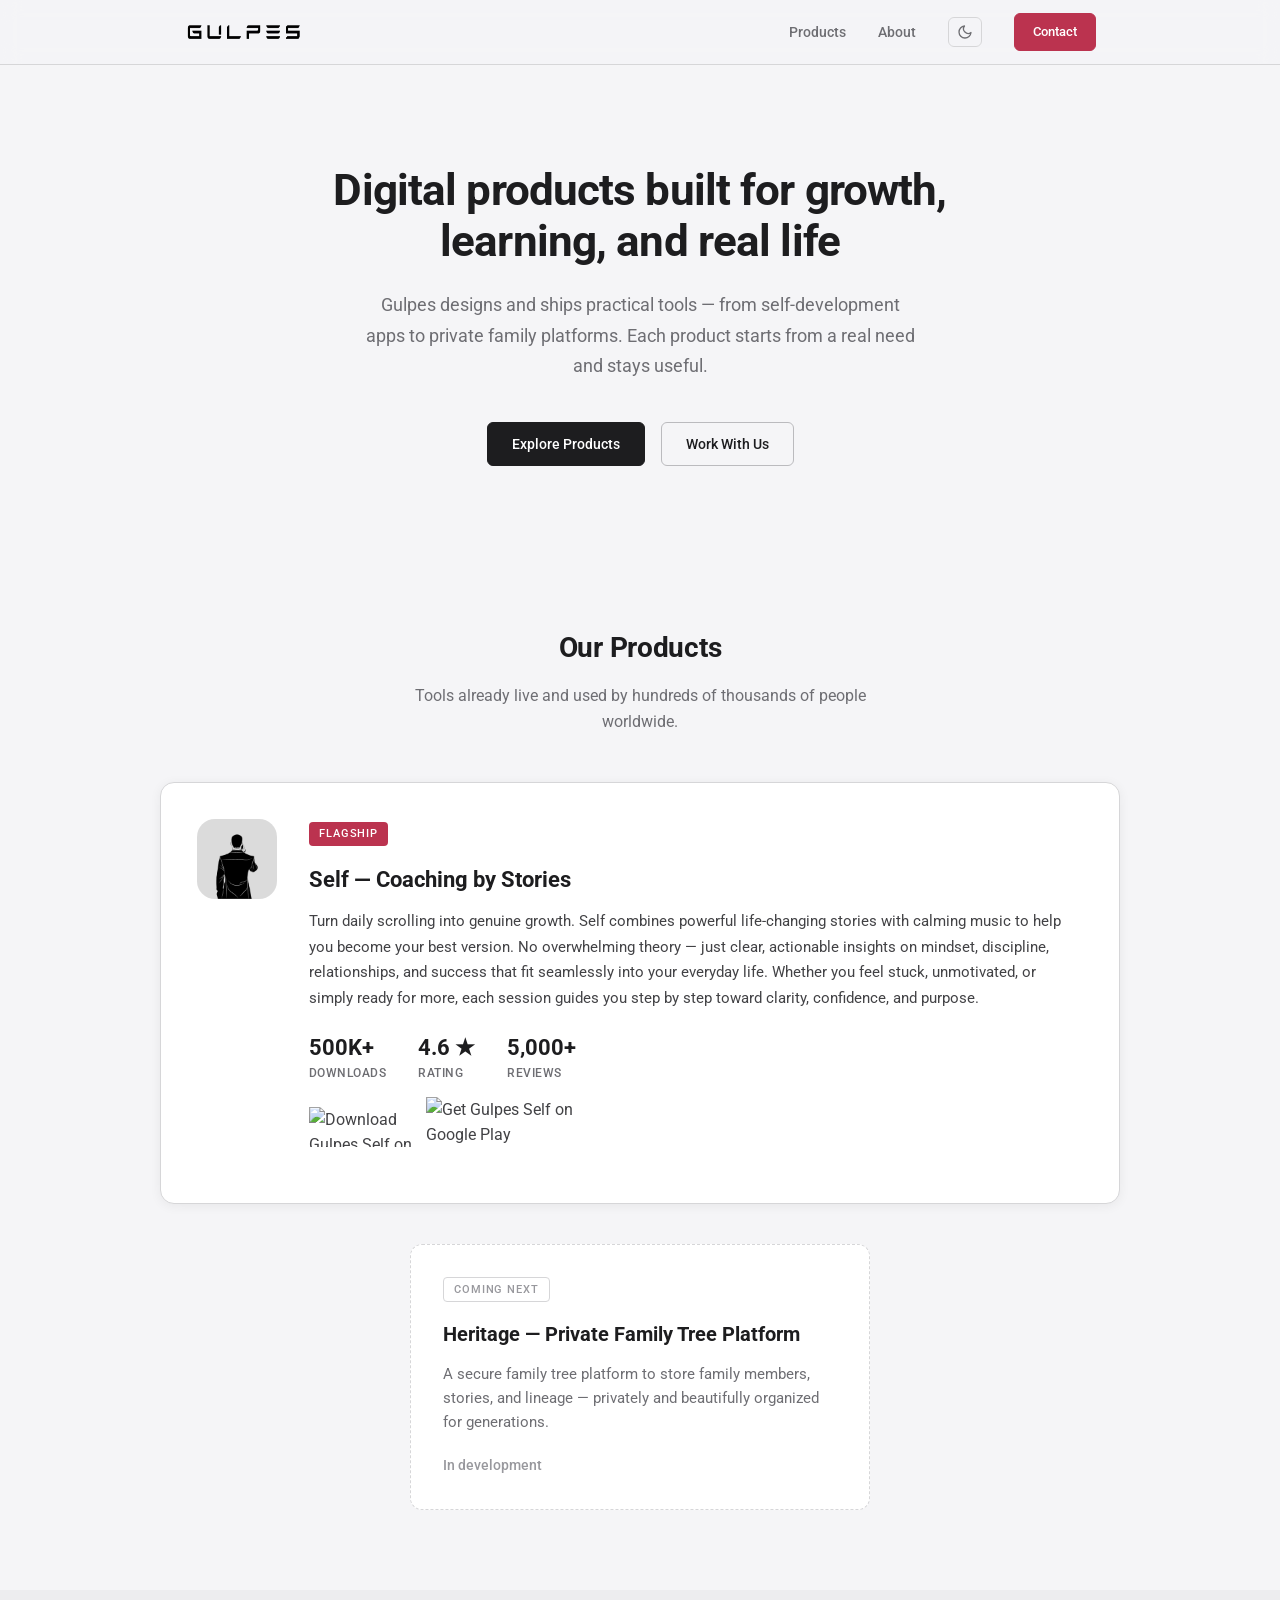
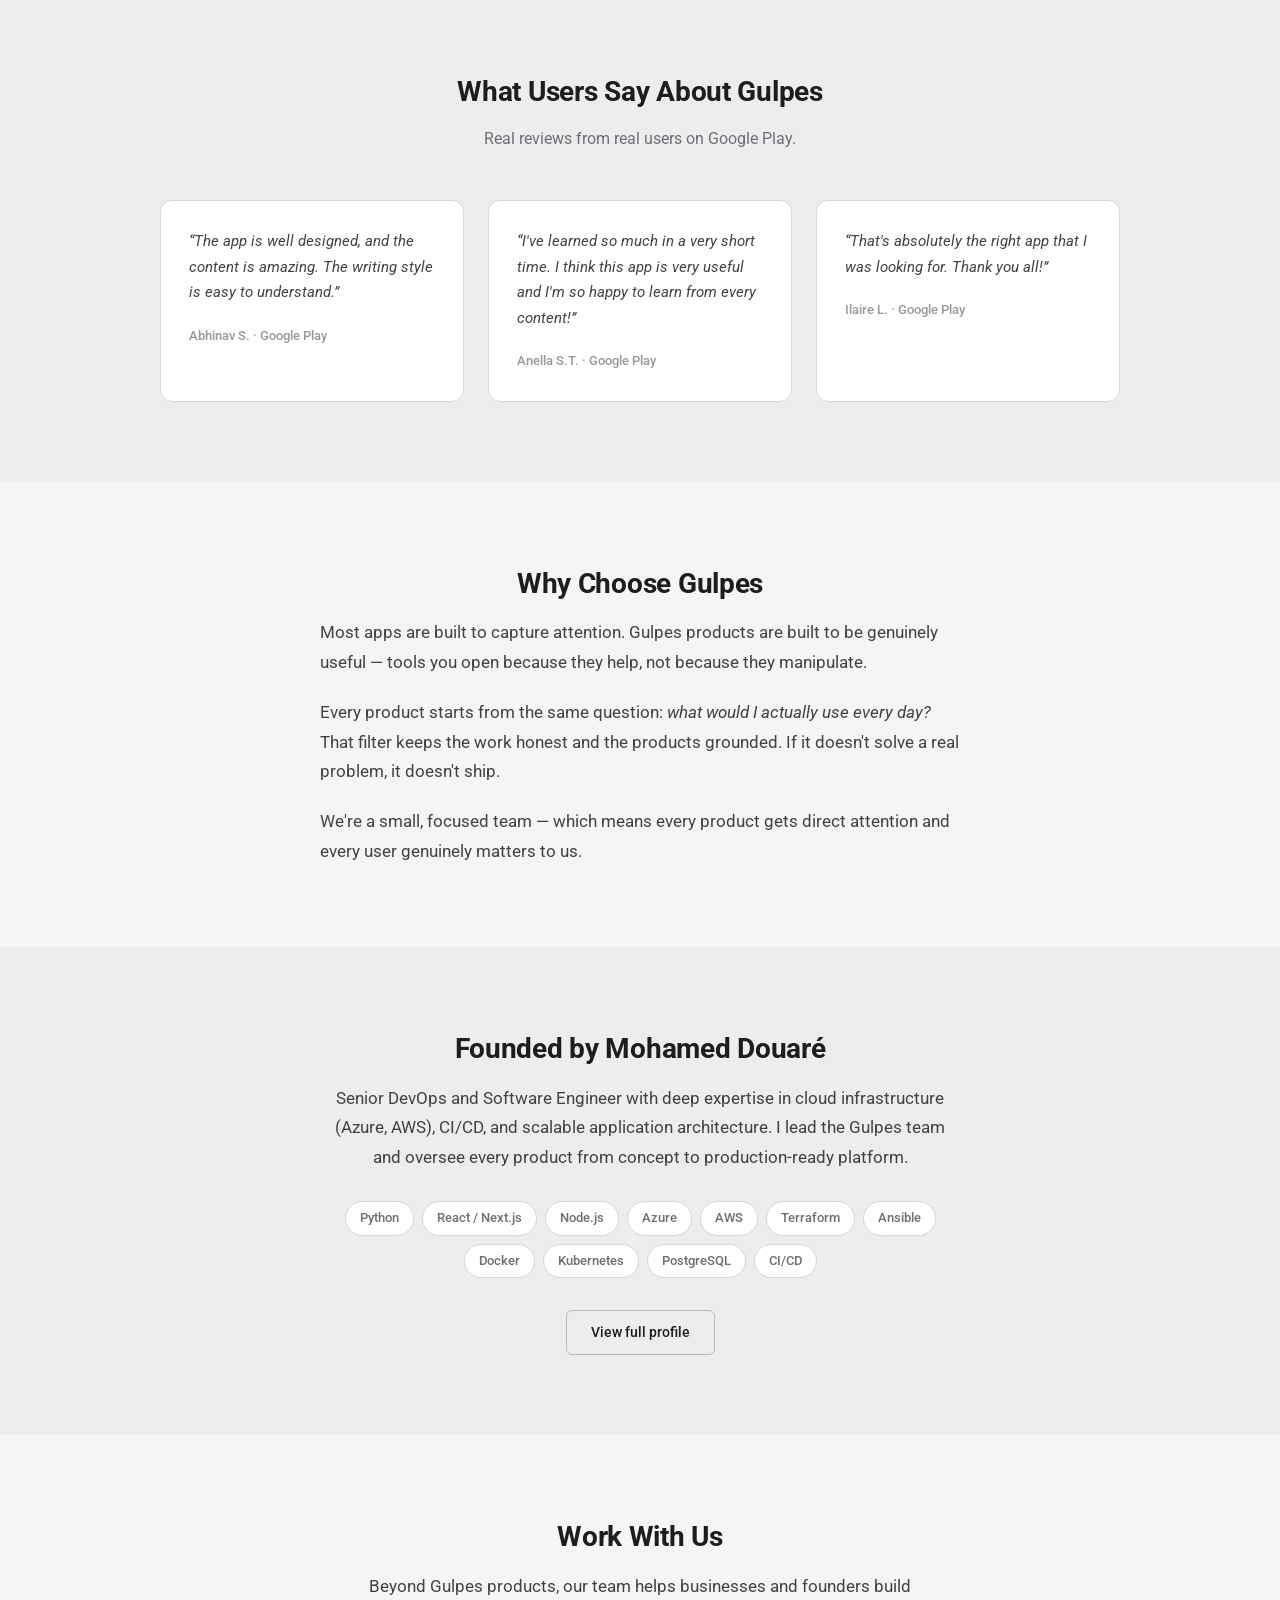
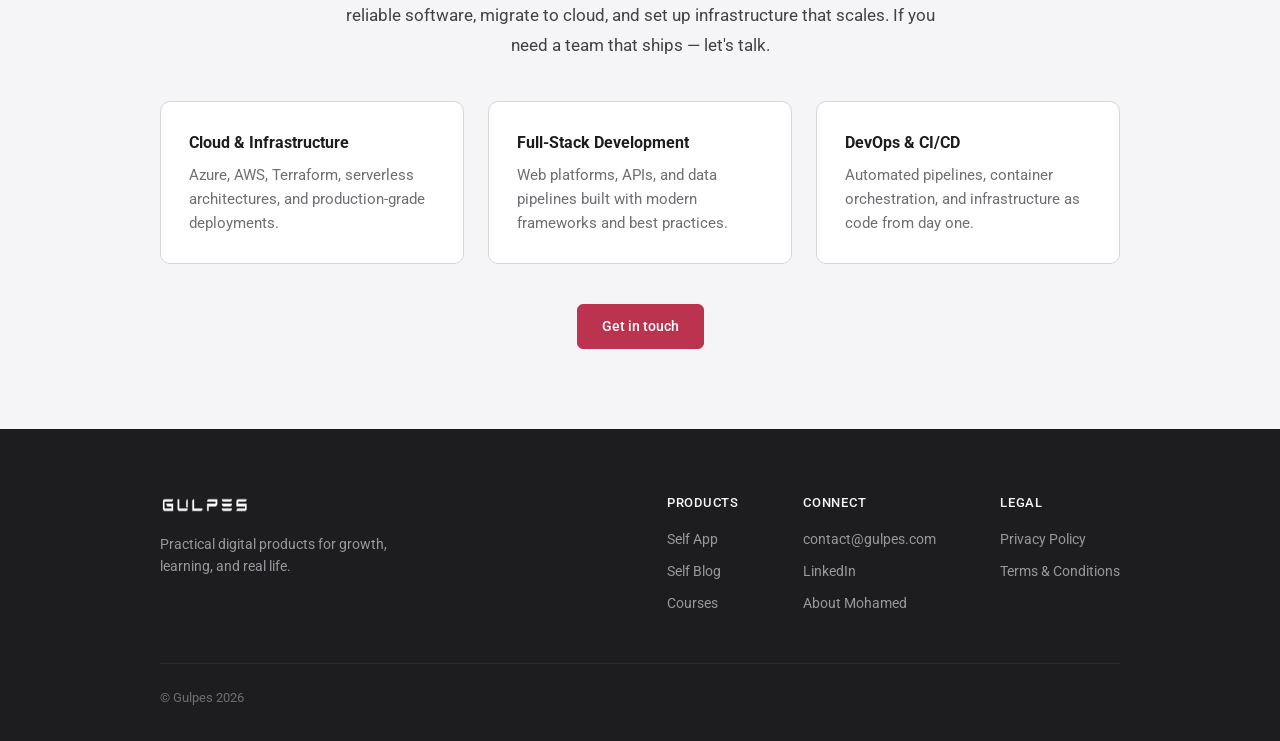
==== index.html @ ccfb6387 "fix: more transparent to the header" ====
<!DOCTYPE html>
<html lang="en">
<head>
  <meta charset="utf-8">
  <meta name="viewport" content="width=device-width, initial-scale=1.0">
  <title>Gulpes — Self-Development Apps &amp; Digital Products for growth</title>
  <meta name="description" content="Gulpes builds digital products for growth, learning, and real life. Our flagship Self app has 500K+ downloads and a 4.6★ rating. Explore our products or work with our team.">
  <meta name="keywords" content="growth app, self development, motivation app, coaching app, Gulpes, digital products, self improvement, mindset, productivity">
  <link rel="canonical" href="https://gulpes.com/">
  <link href="img/icon.webp" rel="icon" type="image/webp">

  <meta property="og:type" content="website">
  <meta property="og:url" content="https://gulpes.com/">
  <meta property="og:title" content="Gulpes — Self-Development Apps & Digital Products">
  <meta property="og:description" content="Practical digital products for growth, learning, and real life. 500K+ downloads. Explore our tools or work with our team.">
  <meta property="og:image" content="https://gulpes.com/img/og-image.webp">
  <meta property="og:site_name" content="Gulpes">
  <meta property="og:locale" content="en_US">

  <meta name="twitter:card" content="summary_large_image">
  <meta name="twitter:title" content="Gulpes — Self-Development Apps & Digital Products">
  <meta name="twitter:description" content="Practical digital products for growth, learning, and real life. 500K+ downloads.">
  <meta name="twitter:image" content="https://gulpes.com/img/og-image.webp">

  <link rel="preconnect" href="https://fonts.googleapis.com">
  <link rel="preconnect" href="https://fonts.gstatic.com" crossorigin>
  <link href="css/main.css" rel="stylesheet" type="text/css" media="all">
  <link rel="stylesheet" href="https://fonts.googleapis.com/css2?family=Roboto:wght@300;400;500;700&display=swap" media="all">

  <script type="application/ld+json">
  {
    "@context": "https://schema.org",
    "@graph": [
      {
        "@type": "Organization",
        "name": "Gulpes",
        "url": "https://gulpes.com",
        "logo": "https://gulpes.com/img/logo.webp",
        "description": "Gulpes builds practical digital products for growth, learning, and real life.",
        "founder": {
          "@type": "Person",
          "name": "Mohamed Douaré",
          "url": "https://med.gulpes.com",
          "jobTitle": "Senior DevOps and Software Engineer"
        },
        "contactPoint": {
          "@type": "ContactPoint",
          "email": "contact@gulpes.com",
          "contactType": "customer support"
        },
        "sameAs": [
          "https://www.linkedin.com/in/mohamed-douar%C3%A9-6757b6104/",
          "https://play.google.com/store/apps/details?id=com.gulpe.devperso",
          "https://apps.apple.com/ca/app/gulpes-coaching-and-motivation/id1518831866"
        ]
      },
      {
        "@type": "SoftwareApplication",
        "name": "Gulpes Self — Coaching by Stories",
        "operatingSystem": "Android, iOS",
        "applicationCategory": "LifestyleApplication",
        "url": "https://gulpes.com",
        "downloadUrl": "https://onelink.to/b9ceec",
        "image": "https://gulpes.com/img/self-logo.webp",
        "description": "Self-development app combining life-changing stories with calming music. Actionable insights on mindset, discipline, relationships, and success.",
        "aggregateRating": {
          "@type": "AggregateRating",
          "ratingValue": "4.6",
          "ratingCount": "5000",
          "bestRating": "5"
        },
        "offers": {
          "@type": "Offer",
          "price": "0",
          "priceCurrency": "USD"
        }
      },
      {
        "@type": "WebSite",
        "name": "Gulpes",
        "url": "https://gulpes.com"
      }
    ]
  }
  </script>

  <script>
    (function(){var t=localStorage.getItem('theme');if(t)document.documentElement.setAttribute('data-theme',t)})();
  </script>
</head>
<body>

  <header>
    <nav aria-label="Main navigation">
      <a href="#" class="logo">
        <img src="img/logo.webp" width="120" height="32" alt="Gulpes — Home">
      </a>
      <div class="nav-links">
        <a href="#products">Products</a>
        <a href="#about">About</a>
        <button class="theme-toggle" aria-label="Toggle theme">
          <svg class="icon-sun" xmlns="http://www.w3.org/2000/svg" width="16" height="16" viewBox="0 0 24 24" fill="none" stroke="currentColor" stroke-width="2" stroke-linecap="round" stroke-linejoin="round"><circle cx="12" cy="12" r="5"/><line x1="12" y1="1" x2="12" y2="3"/><line x1="12" y1="21" x2="12" y2="23"/><line x1="4.22" y1="4.22" x2="5.64" y2="5.64"/><line x1="18.36" y1="18.36" x2="19.78" y2="19.78"/><line x1="1" y1="12" x2="3" y2="12"/><line x1="21" y1="12" x2="23" y2="12"/><line x1="4.22" y1="19.78" x2="5.64" y2="18.36"/><line x1="18.36" y1="5.64" x2="19.78" y2="4.22"/></svg>
          <svg class="icon-moon" xmlns="http://www.w3.org/2000/svg" width="16" height="16" viewBox="0 0 24 24" fill="none" stroke="currentColor" stroke-width="2" stroke-linecap="round" stroke-linejoin="round"><path d="M21 12.79A9 9 0 1 1 11.21 3 7 7 0 0 0 21 12.79z"/></svg>
        </button>
        <a href="mailto:contact@gulpes.com" class="btn btn-sm">Contact</a>
      </div>
    </nav>
  </header>

  <main>

    <section class="hero">
      <h1>Digital products built for growth, learning, and real life</h1>
      <p class="hero-sub">Gulpes designs and ships practical tools &mdash; from self-development apps to private family platforms. Each product starts from a real need and stays useful.</p>
      <div class="hero-ctas">
        <a href="#products" class="btn btn-primary-alt">Explore Products</a>
        <a href="#services" class="btn btn-secondary">Work With Us</a>
      </div>
    </section>

    <section id="products" class="section">
      <h2 class="section-title">Our Products</h2>
      <p class="section-sub">Tools already live and used by hundreds of thousands of people worldwide.</p>

      <div class="featured-product">
        <div class="featured-product-icon">
          <img src="img/self-logo.webp" alt="Gulpes Self — coaching and motivation app icon" width="80" height="80">
        </div>
        <div class="featured-product-body">
          <div class="product-label">Flagship</div>
          <h3>Self &mdash; Coaching by Stories</h3>
          <p>Turn daily scrolling into genuine growth. Self combines powerful life-changing stories with calming music to help you become your best version. No overwhelming theory &mdash; just clear, actionable insights on mindset, discipline, relationships, and success that fit seamlessly into your everyday life. Whether you feel stuck, unmotivated, or simply ready for more, each session guides you step by step toward clarity, confidence, and purpose.</p>
          <div class="product-stats">
            <div class="stat">
              <span class="stat-value">500K+</span>
              <span class="stat-label">Downloads</span>
            </div>
            <div class="stat">
              <span class="stat-value">4.6 &#9733;</span>
              <span class="stat-label">Rating</span>
            </div>
            <div class="stat">
              <span class="stat-value">5,000+</span>
              <span class="stat-label">Reviews</span>
            </div>
          </div>
          <div class="featured-product-ctas">
            <a href="https://apps.apple.com/ca/app/gulpes-coaching-and-motivation/id1518831866" class="store-badge" target="_blank" rel="noopener" aria-label="Download Gulpes Self on the App Store">
              <img src="https://tools.applemediaservices.com/api/badges/download-on-the-app-store/black/en-us?size=250x83" alt="Download Gulpes Self on the App Store" width="125" height="42" loading="lazy">
            </a>
            <a href="https://play.google.com/store/apps/details?id=com.gulpe.devperso" class="store-badge store-badge--gplay" target="_blank" rel="noopener" aria-label="Get Gulpes Self on Google Play">
              <img src="https://play.google.com/intl/en_us/badges/static/images/badges/en_badge_web_generic.png" alt="Get Gulpes Self on Google Play" width="155" height="60" loading="lazy">
            </a>
          </div>
        </div>
      </div>

      <div class="product-grid product-grid--single">
        <div class="product-card product-card--upcoming">
          <div class="product-label product-label--upcoming">Coming next</div>
          <h3>Heritage &mdash; Private Family Tree Platform</h3>
          <p>A secure family tree platform to store family members, stories, and lineage &mdash; privately and beautifully organized for generations.</p>
          <span class="product-link product-link--muted">In development</span>
        </div>
      </div>
    </section>

    <section class="section section--alt">
      <h2 class="section-title">What Users Say About Gulpes</h2>
      <p class="section-sub">Real reviews from real users on Google Play.</p>
      <div class="testimonials">
        <blockquote class="testimonial">
          <p>&ldquo;The app is well designed, and the content is amazing. The writing style is easy to understand.&rdquo;</p>
          <cite>Abhinav S. &middot; Google Play</cite>
        </blockquote>
        <blockquote class="testimonial">
          <p>&ldquo;I've learned so much in a very short time. I think this app is very useful and I'm so happy to learn from every content!&rdquo;</p>
          <cite>Anella S.T. &middot; Google Play</cite>
        </blockquote>
        <blockquote class="testimonial">
          <p>&ldquo;That's absolutely the right app that I was looking for. Thank you all!&rdquo;</p>
          <cite>Ilaire L. &middot; Google Play</cite>
        </blockquote>
      </div>
    </section>

    <section id="about" class="section">
      <h2 class="section-title">Why Choose Gulpes</h2>
      <div class="narrative">
        <p>Most apps are built to capture attention. Gulpes products are built to be genuinely useful &mdash; tools you open because they help, not because they manipulate.</p>
        <p>Every product starts from the same question: <em>what would I actually use every day?</em> That filter keeps the work honest and the products grounded. If it doesn't solve a real problem, it doesn't ship.</p>
        <p>We're a small, focused team &mdash; which means every product gets direct attention and every user genuinely matters to us.</p>
      </div>
    </section>

    <section class="section section--alt">
      <h2 class="section-title">Founded by Mohamed Douar&eacute;</h2>
      <div class="founder">
        <p>Senior DevOps and Software Engineer with deep expertise in cloud infrastructure (Azure, AWS), CI/CD, and scalable application architecture. I lead the Gulpes team and oversee every product from concept to production-ready platform.</p>
        <div class="founder-skills">
          <span>Python</span>
          <span>React / Next.js</span>
          <span>Node.js</span>
          <span>Azure</span>
          <span>AWS</span>
          <span>Terraform</span>
          <span>Ansible</span>
          <span>Docker</span>
          <span>Kubernetes</span>
          <span>PostgreSQL</span>
          <span>CI/CD</span>
        </div>
        <a href="https://med.gulpes.com" class="btn btn-secondary" target="_blank" rel="noopener">View full profile</a>
      </div>
    </section>

    <section id="services" class="section">
      <h2 class="section-title">Work With Us</h2>
      <div class="services">
        <p>Beyond Gulpes products, our team helps businesses and founders build reliable software, migrate to cloud, and set up infrastructure that scales. If you need a team that ships &mdash; let's talk.</p>
        <div class="services-grid">
          <div class="service-item">
            <h3>Cloud &amp; Infrastructure</h3>
            <p>Azure, AWS, Terraform, serverless architectures, and production-grade deployments.</p>
          </div>
          <div class="service-item">
            <h3>Full-Stack Development</h3>
            <p>Web platforms, APIs, and data pipelines built with modern frameworks and best practices.</p>
          </div>
          <div class="service-item">
            <h3>DevOps &amp; CI/CD</h3>
            <p>Automated pipelines, container orchestration, and infrastructure as code from day one.</p>
          </div>
        </div>
        <a href="mailto:contact@gulpes.com" class="btn btn-primary">Get in touch</a>
      </div>
    </section>

  </main>

  <footer>
    <div class="footer-content">
      <div class="footer-brand">
        <img src="img/logo.webp" width="90" height="24" alt="Gulpes">
        <p>Practical digital products for growth, learning, and real life.</p>
      </div>
      <div class="footer-links">
        <div class="footer-col">
          <h4>Products</h4>
          <a href="https://onelink.to/b9ceec" target="_blank" rel="noopener">Self App</a>
          <a href="https://self.gulpes.com/" target="_blank" rel="noopener">Self Blog</a>
          <a href="https://courses.gulpes.com/" target="_blank" rel="noopener">Courses</a>
        </div>
        <div class="footer-col">
          <h4>Connect</h4>
          <a href="mailto:contact@gulpes.com">contact@gulpes.com</a>
          <a href="https://www.linkedin.com/in/mohamed-douar%C3%A9-6757b6104/" target="_blank" rel="noopener">LinkedIn</a>
          <a href="https://med.gulpes.com" target="_blank" rel="noopener">About Mohamed</a>
        </div>
        <div class="footer-col">
          <h4>Legal</h4>
          <a href="privacy.html">Privacy Policy</a>
          <a href="terms.html">Terms &amp; Conditions</a>
        </div>
      </div>
    </div>
    <div class="footer-bottom">
      <p>&copy; Gulpes 2026</p>
    </div>
  </footer>

  <script>
    (function () {
      var toggle = document.querySelector('.theme-toggle');
      function getEffective() {
        var stored = localStorage.getItem('theme');
        if (stored) return stored;
        return window.matchMedia('(prefers-color-scheme: light)').matches ? 'light' : 'dark';
      }
      function apply(theme) {
        document.documentElement.setAttribute('data-theme', theme);
        localStorage.setItem('theme', theme);
      }
      toggle.addEventListener('click', function () {
        apply(getEffective() === 'dark' ? 'light' : 'dark');
      });
    })();
  </script>
</body>
</html>
---- css/main.css ----
/* ------------------------------------------------
   Theme Variables — Dark mode default
   ------------------------------------------------ */

:root {
  --bg: #1e2021;
  --bg-alt: #252728;
  --surface: #2a2c2d;
  --surface-border: #363839;
  --surface-border-hover: #4a4c4d;
  --surface-shadow: rgba(0, 0, 0, 0.25);
  --heading: #f0f0f0;
  --body: #b5b5b5;
  --secondary: #8a8a8a;
  --muted: #606060;
  --accent-bg: #bb334f;
  --accent-text: #ffffff;
  --accent-hover: #a32b44;
  --header-bg: rgba(30, 32, 33, 0.82);
  --header-border: #2a2c2d;
  --nav-link: #999999;
  --nav-link-hover: #f0f0f0;
  --label-upcoming-border: #444646;
  --label-upcoming-text: #777777;
  --skill-bg: #2a2c2d;
  --skill-border: #363839;
  --skill-text: #b5b5b5;
  --secondary-link-border: #444646;
  --secondary-link-hover: #f0f0f0;
  --dashed-border: #3a3c3d;
  --testimonial-quote: #cccccc;
  --cite: #777777;
  --footer-bg: #161718;
  --footer-border: #2a2c2d;
  --footer-text: #888888;
  --footer-heading: #e0e0e0;
  --footer-link-hover: #ffffff;
  --footer-bottom: #555555;
  --btn-alt-bg: #ffffff;
  --btn-alt-text: #000000;
  --btn-alt-hover: #dddddd;
  --logo-filter: brightness(0) invert(1);
}

[data-theme="light"] {
  --bg: #f5f5f7;
  --bg-alt: #ededef;
  --surface: #ffffff;
  --surface-border: #d6d6d8;
  --surface-border-hover: #bbbbbe;
  --surface-shadow: rgba(0, 0, 0, 0.06);
  --heading: #1d1d1f;
  --body: #424245;
  --secondary: #6e6e73;
  --muted: #98989d;
  --accent-bg: #bb334f;
  --accent-text: #ffffff;
  --accent-hover: #a32b44;
  --btn-alt-bg: #1d1d1f;
  --btn-alt-text: #ffffff;
  --btn-alt-hover: #333336;
  --header-bg: rgba(245, 245, 247, 0.82);
  --header-border: #d6d6d8;
  --nav-link: #6e6e73;
  --nav-link-hover: #1d1d1f;
  --label-upcoming-border: #d6d6d8;
  --label-upcoming-text: #98989d;
  --skill-bg: #ffffff;
  --skill-border: #d6d6d8;
  --skill-text: #6e6e73;
  --secondary-link-border: #d6d6d8;
  --secondary-link-hover: #1d1d1f;
  --dashed-border: #d6d6d8;
  --testimonial-quote: #424245;
  --cite: #98989d;
  --footer-bg: #1d1d1f;
  --footer-border: #2c2c2e;
  --footer-text: #98989d;
  --footer-heading: #f5f5f7;
  --footer-link-hover: #ffffff;
  --footer-bottom: #6e6e73;
  --logo-filter: none;
}

@media (prefers-color-scheme: light) {
  :root:not([data-theme="dark"]) {
    --bg: #f5f5f7;
    --bg-alt: #ededef;
    --surface: #ffffff;
    --surface-border: #d6d6d8;
    --surface-border-hover: #bbbbbe;
    --surface-shadow: rgba(0, 0, 0, 0.06);
    --heading: #1d1d1f;
    --body: #424245;
    --secondary: #6e6e73;
    --muted: #98989d;
    --accent-bg: #bb334f;
    --accent-text: #ffffff;
    --accent-hover: #a32b44;
    --btn-alt-bg: #1d1d1f;
    --btn-alt-text: #ffffff;
    --btn-alt-hover: #333336;
    --header-bg: rgba(245, 245, 247, 0.82);
    --header-border: #d6d6d8;
    --nav-link: #6e6e73;
    --nav-link-hover: #1d1d1f;
    --label-upcoming-border: #d6d6d8;
    --label-upcoming-text: #98989d;
    --skill-bg: #ffffff;
    --skill-border: #d6d6d8;
    --skill-text: #6e6e73;
    --secondary-link-border: #d6d6d8;
    --secondary-link-hover: #1d1d1f;
    --dashed-border: #d6d6d8;
    --testimonial-quote: #424245;
    --cite: #98989d;
    --footer-bg: #1d1d1f;
    --footer-border: #2c2c2e;
    --footer-text: #98989d;
    --footer-heading: #f5f5f7;
    --footer-link-hover: #ffffff;
    --footer-bottom: #6e6e73;
    --logo-filter: none;
  }
}

/* ------------------------------------------------
   Base Reset
   ------------------------------------------------ */

*, *::before, *::after {
  margin: 0;
  padding: 0;
  box-sizing: border-box;
}

html {
  scroll-behavior: smooth;
}

body {
  font-family: "Roboto", -apple-system, BlinkMacSystemFont, sans-serif;
  color: var(--body);
  background: var(--bg);
  font-size: 1rem;
  line-height: 1.6;
  -webkit-font-smoothing: antialiased;
  -moz-osx-font-smoothing: grayscale;
  transition: background 0.3s, color 0.3s;
}

img {
  max-width: 100%;
  display: block;
}

a {
  color: inherit;
  text-decoration: none;
}

/* ------------------------------------------------
   Header / Navigation
   ------------------------------------------------ */

header {
  position: sticky;
  top: 0;
  background: var(--header-bg);
  backdrop-filter: blur(10px);
  -webkit-backdrop-filter: blur(10px);
  border-bottom: 1px solid var(--header-border);
  z-index: 100;
}

nav {
  max-width: 960px;
  margin: 0 auto;
  padding: 0 24px;
  height: 64px;
  display: flex;
  align-items: center;
  justify-content: space-between;
}

.logo img {
  height: 28px;
  filter: var(--logo-filter);
  transition: filter 0.3s;
}

.nav-links {
  display: flex;
  align-items: center;
  gap: 32px;
}

.nav-links a:not(.btn) {
  font-size: 0.875rem;
  font-weight: 500;
  color: var(--nav-link);
  transition: color 0.2s;
}

.nav-links a:not(.btn):hover {
  color: var(--nav-link-hover);
}

.theme-toggle {
  background: none;
  border: 1px solid var(--surface-border);
  border-radius: 6px;
  padding: 6px 8px;
  cursor: pointer;
  font-size: 1rem;
  line-height: 1;
  color: var(--secondary);
  transition: border-color 0.2s, color 0.2s;
  display: flex;
  align-items: center;
}

.theme-toggle:hover {
  border-color: var(--surface-border-hover);
  color: var(--heading);
}

.theme-toggle .icon-moon {
  display: none;
}

[data-theme="light"] .theme-toggle .icon-sun {
  display: none;
}

[data-theme="light"] .theme-toggle .icon-moon {
  display: block;
}

@media (prefers-color-scheme: light) {
  :root:not([data-theme="dark"]) .theme-toggle .icon-sun {
    display: none;
  }
  :root:not([data-theme="dark"]) .theme-toggle .icon-moon {
    display: block;
  }
}

/* ------------------------------------------------
   Buttons
   ------------------------------------------------ */

.btn {
  display: inline-block;
  font-size: 0.875rem;
  font-weight: 500;
  padding: 10px 24px;
  border-radius: 6px;
  border: none;
  cursor: pointer;
  transition: all 0.2s ease;
  text-align: center;
}

.btn-sm {
  padding: 8px 18px;
  font-size: 0.8125rem;
  background: var(--accent-bg);
  color: var(--accent-text);
  border: 1px solid var(--accent-bg);
}

.btn-sm:hover {
  background: var(--accent-hover);
}

.btn-primary {
  background: var(--accent-bg);
  color: var(--accent-text);
  border: 1px solid var(--accent-bg);
}

.btn-primary:hover {
  background: var(--accent-hover);
}

.btn-primary-alt {
  background: var(--btn-alt-bg);
  color: var(--btn-alt-text);
  border: 1px solid var(--btn-alt-bg);
}

.btn-primary-alt:hover {
  background: var(--btn-alt-hover);
}

.btn-secondary {
  background: transparent;
  color: var(--heading);
  border: 1px solid var(--surface-border-hover);
}

.btn-secondary:hover {
  border-color: var(--heading);
}

/* ------------------------------------------------
   Hero
   ------------------------------------------------ */

.hero {
  max-width: 960px;
  margin: 0 auto;
  padding: 100px 24px 80px;
  text-align: center;
}

.hero h1 {
  font-size: 2.75rem;
  font-weight: 700;
  line-height: 1.15;
  color: var(--heading);
  max-width: 720px;
  margin: 0 auto 24px;
  letter-spacing: -0.02em;
}

.hero-sub {
  font-size: 1.125rem;
  color: var(--secondary);
  max-width: 560px;
  margin: 0 auto 40px;
  line-height: 1.7;
}

.hero-ctas {
  display: flex;
  gap: 16px;
  justify-content: center;
  flex-wrap: wrap;
}

/* ------------------------------------------------
   Sections
   ------------------------------------------------ */

.section {
  padding: 80px 24px;
}

.section--alt {
  background: var(--bg-alt);
}

.section-title {
  font-size: 1.75rem;
  font-weight: 700;
  color: var(--heading);
  text-align: center;
  margin-bottom: 12px;
  letter-spacing: -0.01em;
}

.section-sub {
  font-size: 1rem;
  color: var(--secondary);
  text-align: center;
  max-width: 480px;
  margin: 0 auto 48px;
}

/* ------------------------------------------------
   Featured Product (Self app)
   ------------------------------------------------ */

.featured-product {
  max-width: 960px;
  margin: 0 auto 40px;
  display: flex;
  gap: 32px;
  align-items: flex-start;
  padding: 36px;
  background: var(--surface);
  border: 1px solid var(--surface-border);
  border-radius: 14px;
  box-shadow: 0 2px 12px var(--surface-shadow);
}

.featured-product-icon img {
  width: 80px;
  height: 80px;
  border-radius: 18px;
  flex-shrink: 0;
}

.featured-product-body {
  flex: 1;
  min-width: 0;
}

.featured-product-body .product-label {
  background: var(--accent-bg);
  color: var(--accent-text);
}

.featured-product-body h3 {
  font-size: 1.375rem;
  font-weight: 700;
  color: var(--heading);
  margin-bottom: 12px;
}

.featured-product-body > p {
  font-size: 0.9375rem;
  color: var(--body);
  line-height: 1.7;
  margin-bottom: 24px;
}

.product-stats {
  display: flex;
  gap: 32px;
  margin-bottom: 24px;
}

.stat {
  display: flex;
  flex-direction: column;
}

.stat-value {
  font-size: 1.375rem;
  font-weight: 700;
  color: var(--heading);
  line-height: 1.2;
}

.stat-label {
  font-size: 0.75rem;
  font-weight: 500;
  color: var(--secondary);
  text-transform: uppercase;
  letter-spacing: 0.04em;
  margin-top: 2px;
}

.featured-product-ctas {
  display: flex;
  align-items: center;
  gap: 8px;
  flex-wrap: wrap;
  margin-bottom: 20px;
}

.store-badge {
  display: inline-flex;
  align-items: center;
  height: 40px;
  transition: opacity 0.2s;
}

.store-badge:hover {
  opacity: 0.8;
}

.store-badge img {
  height: 40px;
  width: auto;
}

.store-badge--gplay {
  height: 40px;
  margin: -10px;
}

.store-badge--gplay img {
  height: 60px;
}

.featured-product-secondary {
  font-size: 0.875rem;
  font-weight: 500;
  color: var(--heading);
  border-bottom: 1px solid var(--secondary-link-border);
  transition: border-color 0.2s;
}

.featured-product-secondary:hover {
  border-color: var(--secondary-link-hover);
}

/* ------------------------------------------------
   Product Cards
   ------------------------------------------------ */

.product-grid {
  max-width: 960px;
  margin: 0 auto;
  display: grid;
  grid-template-columns: repeat(auto-fit, minmax(280px, 1fr));
  gap: 24px;
}

.product-grid--single {
  max-width: 460px;
  margin-left: auto;
  margin-right: auto;
}

.product-card {
  display: flex;
  flex-direction: column;
  padding: 32px;
  background: var(--surface);
  border: 1px solid var(--surface-border);
  border-radius: 12px;
  transition: border-color 0.2s, box-shadow 0.2s;
}

a.product-card:hover {
  border-color: var(--surface-border-hover);
  box-shadow: 0 4px 20px var(--surface-shadow);
}

.product-card--upcoming {
  border-style: dashed;
  border-color: var(--dashed-border);
}

.product-label {
  display: inline-block;
  font-size: 0.6875rem;
  font-weight: 500;
  text-transform: uppercase;
  letter-spacing: 0.08em;
  color: var(--accent-text);
  background: var(--accent-bg);
  padding: 3px 10px;
  border-radius: 4px;
  margin-bottom: 16px;
  width: fit-content;
}

.product-label--upcoming {
  background: transparent;
  color: var(--label-upcoming-text);
  border: 1px solid var(--label-upcoming-border);
}

.product-card h3 {
  font-size: 1.25rem;
  font-weight: 700;
  color: var(--heading);
  margin-bottom: 12px;
}

.product-card p {
  font-size: 0.9375rem;
  color: var(--secondary);
  line-height: 1.6;
  flex: 1;
}

.product-link {
  font-size: 0.875rem;
  font-weight: 500;
  color: var(--heading);
  margin-top: 20px;
}

.product-link--muted {
  color: var(--muted);
}

/* ------------------------------------------------
   Testimonials
   ------------------------------------------------ */

.testimonials {
  max-width: 960px;
  margin: 0 auto;
  display: grid;
  grid-template-columns: repeat(auto-fit, minmax(260px, 1fr));
  gap: 24px;
}

.testimonial {
  padding: 28px;
  background: var(--surface);
  border: 1px solid var(--surface-border);
  border-radius: 12px;
}

.testimonial p {
  font-size: 0.9375rem;
  line-height: 1.7;
  color: var(--testimonial-quote);
  margin-bottom: 16px;
  font-style: italic;
}

.testimonial cite {
  font-size: 0.8125rem;
  font-style: normal;
  font-weight: 500;
  color: var(--cite);
}

/* ------------------------------------------------
   Narrative / Why Gulpes
   ------------------------------------------------ */

.narrative {
  max-width: 640px;
  margin: 0 auto;
}

.narrative p {
  font-size: 1.0625rem;
  line-height: 1.75;
  color: var(--body);
  margin-bottom: 20px;
}

.narrative p:last-child {
  margin-bottom: 0;
}

/* ------------------------------------------------
   Founder
   ------------------------------------------------ */

.founder {
  max-width: 640px;
  margin: 0 auto;
  text-align: center;
}

.founder-photo {
  width: 120px;
  height: 120px;
  border-radius: 50%;
  object-fit: cover;
  margin: 0 auto 28px;
  filter: none;
}

.founder > p {
  font-size: 1.0625rem;
  line-height: 1.75;
  color: var(--body);
  margin-bottom: 28px;
}

.founder-skills {
  display: flex;
  flex-wrap: wrap;
  gap: 8px;
  justify-content: center;
  margin-bottom: 32px;
}

.founder-skills span {
  font-size: 0.8125rem;
  font-weight: 500;
  color: var(--skill-text);
  background: var(--skill-bg);
  padding: 6px 14px;
  border-radius: 20px;
  border: 1px solid var(--skill-border);
}

/* ------------------------------------------------
   Services
   ------------------------------------------------ */

.services {
  max-width: 960px;
  margin: 0 auto;
  text-align: center;
}

.services > p {
  font-size: 1.0625rem;
  line-height: 1.75;
  color: var(--body);
  max-width: 600px;
  margin: 0 auto 40px;
}

.services-grid {
  display: grid;
  grid-template-columns: repeat(auto-fit, minmax(240px, 1fr));
  gap: 24px;
  margin-bottom: 40px;
  text-align: left;
}

.service-item {
  padding: 28px;
  background: var(--surface);
  border: 1px solid var(--surface-border);
  border-radius: 10px;
}

.service-item h3 {
  font-size: 1rem;
  font-weight: 700;
  color: var(--heading);
  margin-bottom: 8px;
}

.service-item p {
  font-size: 0.9375rem;
  color: var(--secondary);
  line-height: 1.6;
}

/* ------------------------------------------------
   Footer
   ------------------------------------------------ */

footer {
  background: var(--footer-bg);
  color: var(--footer-text);
  padding: 64px 24px 32px;
}

.footer-content {
  max-width: 960px;
  margin: 0 auto;
  display: flex;
  justify-content: space-between;
  gap: 48px;
  flex-wrap: wrap;
}

.footer-brand {
  max-width: 280px;
}

.footer-brand img {
  height: 24px;
  margin-bottom: 16px;
  filter: brightness(0) invert(1);
}

.footer-brand p {
  font-size: 0.875rem;
  line-height: 1.6;
  color: var(--footer-text);
}

.footer-links {
  display: flex;
  gap: 64px;
  flex-wrap: wrap;
}

.footer-col {
  display: flex;
  flex-direction: column;
  gap: 10px;
}

.footer-col h4 {
  font-size: 0.8125rem;
  font-weight: 500;
  color: var(--footer-heading);
  text-transform: uppercase;
  letter-spacing: 0.06em;
  margin-bottom: 4px;
}

.footer-col a {
  font-size: 0.875rem;
  color: var(--footer-text);
  transition: color 0.2s;
}

.footer-col a:hover {
  color: var(--footer-link-hover);
}

.footer-bottom {
  max-width: 960px;
  margin: 48px auto 0;
  padding-top: 24px;
  border-top: 1px solid var(--footer-border);
  font-size: 0.8125rem;
  color: var(--footer-bottom);
}

/* ------------------------------------------------
   Profile page (med.html)
   ------------------------------------------------ */

.profile-content {
  max-width: 640px;
  margin: 0 auto;
  padding: 72px 24px 80px;
}

.profile-content h1 {
  font-size: 2rem;
  font-weight: 700;
  color: var(--heading);
  margin-bottom: 8px;
  letter-spacing: -0.02em;
}

.profile-content .profile-role {
  font-size: 1.0625rem;
  color: var(--secondary);
  margin-bottom: 32px;
}

.profile-content .profile-bio {
  font-size: 1.0625rem;
  line-height: 1.75;
  color: var(--body);
  margin-bottom: 40px;
}

.profile-stack {
  display: grid;
  grid-template-columns: 1fr 1fr;
  gap: 20px;
  margin-bottom: 48px;
}

.profile-stack-item h3 {
  font-size: 0.8125rem;
  font-weight: 500;
  text-transform: uppercase;
  letter-spacing: 0.06em;
  color: var(--heading);
  margin-bottom: 8px;
}

.profile-stack-item p {
  font-size: 0.9375rem;
  color: var(--body);
  line-height: 1.6;
}

.profile-ctas {
  display: flex;
  gap: 12px;
  flex-wrap: wrap;
}

/* ------------------------------------------------
   Legal Pages (Privacy, Terms)
   ------------------------------------------------ */

.legal-content {
  max-width: 720px;
  margin: 0 auto;
  padding: 72px 24px 80px;
}

.legal-content .back-link {
  display: inline-flex;
  align-items: center;
  gap: 6px;
  font-size: 0.875rem;
  font-weight: 500;
  color: var(--secondary);
  margin-bottom: 32px;
  transition: color 0.2s;
}

.legal-content .back-link:hover {
  color: var(--heading);
}

.legal-content h1 {
  font-size: 2rem;
  font-weight: 700;
  color: var(--heading);
  margin-bottom: 8px;
  letter-spacing: -0.02em;
}

.legal-content .legal-date {
  font-size: 0.875rem;
  color: var(--muted);
  margin-bottom: 40px;
}

.legal-content h2 {
  font-size: 1.375rem;
  font-weight: 700;
  color: var(--heading);
  margin-top: 40px;
  margin-bottom: 16px;
}

.legal-content h3 {
  font-size: 1.125rem;
  font-weight: 600;
  color: var(--heading);
  margin-top: 28px;
  margin-bottom: 12px;
}

.legal-content p {
  font-size: 0.9375rem;
  line-height: 1.75;
  color: var(--body);
  margin-bottom: 16px;
}

.legal-content ul {
  margin: 0 0 16px 24px;
  padding: 0;
}

.legal-content li {
  font-size: 0.9375rem;
  line-height: 1.75;
  color: var(--body);
  margin-bottom: 8px;
}

.legal-content a {
  color: var(--accent-bg);
  text-decoration: underline;
  text-underline-offset: 2px;
}

.legal-content a:hover {
  text-decoration: none;
}

.legal-content strong {
  color: var(--heading);
  font-weight: 600;
}

/* ------------------------------------------------
   Responsive
   ------------------------------------------------ */

@media (max-width: 768px) {
  .hero {
    padding: 64px 24px 56px;
  }

  .hero h1 {
    font-size: 2rem;
  }

  .hero-sub {
    font-size: 1rem;
  }

  .section {
    padding: 56px 24px;
  }

  .section-title {
    font-size: 1.5rem;
  }

  .featured-product {
    flex-direction: column;
    align-items: center;
    text-align: center;
    padding: 28px;
  }

  .featured-product-ctas {
    justify-content: center;
  }

  .product-stats {
    justify-content: center;
  }

  .footer-content {
    flex-direction: column;
    gap: 40px;
  }

  .footer-links {
    gap: 40px;
  }

  .nav-links {
    gap: 20px;
  }

  .profile-stack {
    grid-template-columns: 1fr;
  }
}

@media (max-width: 480px) {
  .hero h1 {
    font-size: 1.625rem;
  }

  .nav-links a:not(.btn):not(.theme-toggle) {
    display: none;
  }

  .product-grid {
    grid-template-columns: 1fr;
  }

  .services-grid {
    grid-template-columns: 1fr;
  }

  .testimonials {
    grid-template-columns: 1fr;
  }

  .product-stats {
    gap: 20px;
  }

  .footer-links {
    flex-direction: column;
    gap: 32px;
  }

  .profile-content {
    padding: 48px 20px 56px;
  }

  .profile-content h1 {
    font-size: 1.625rem;
  }
}
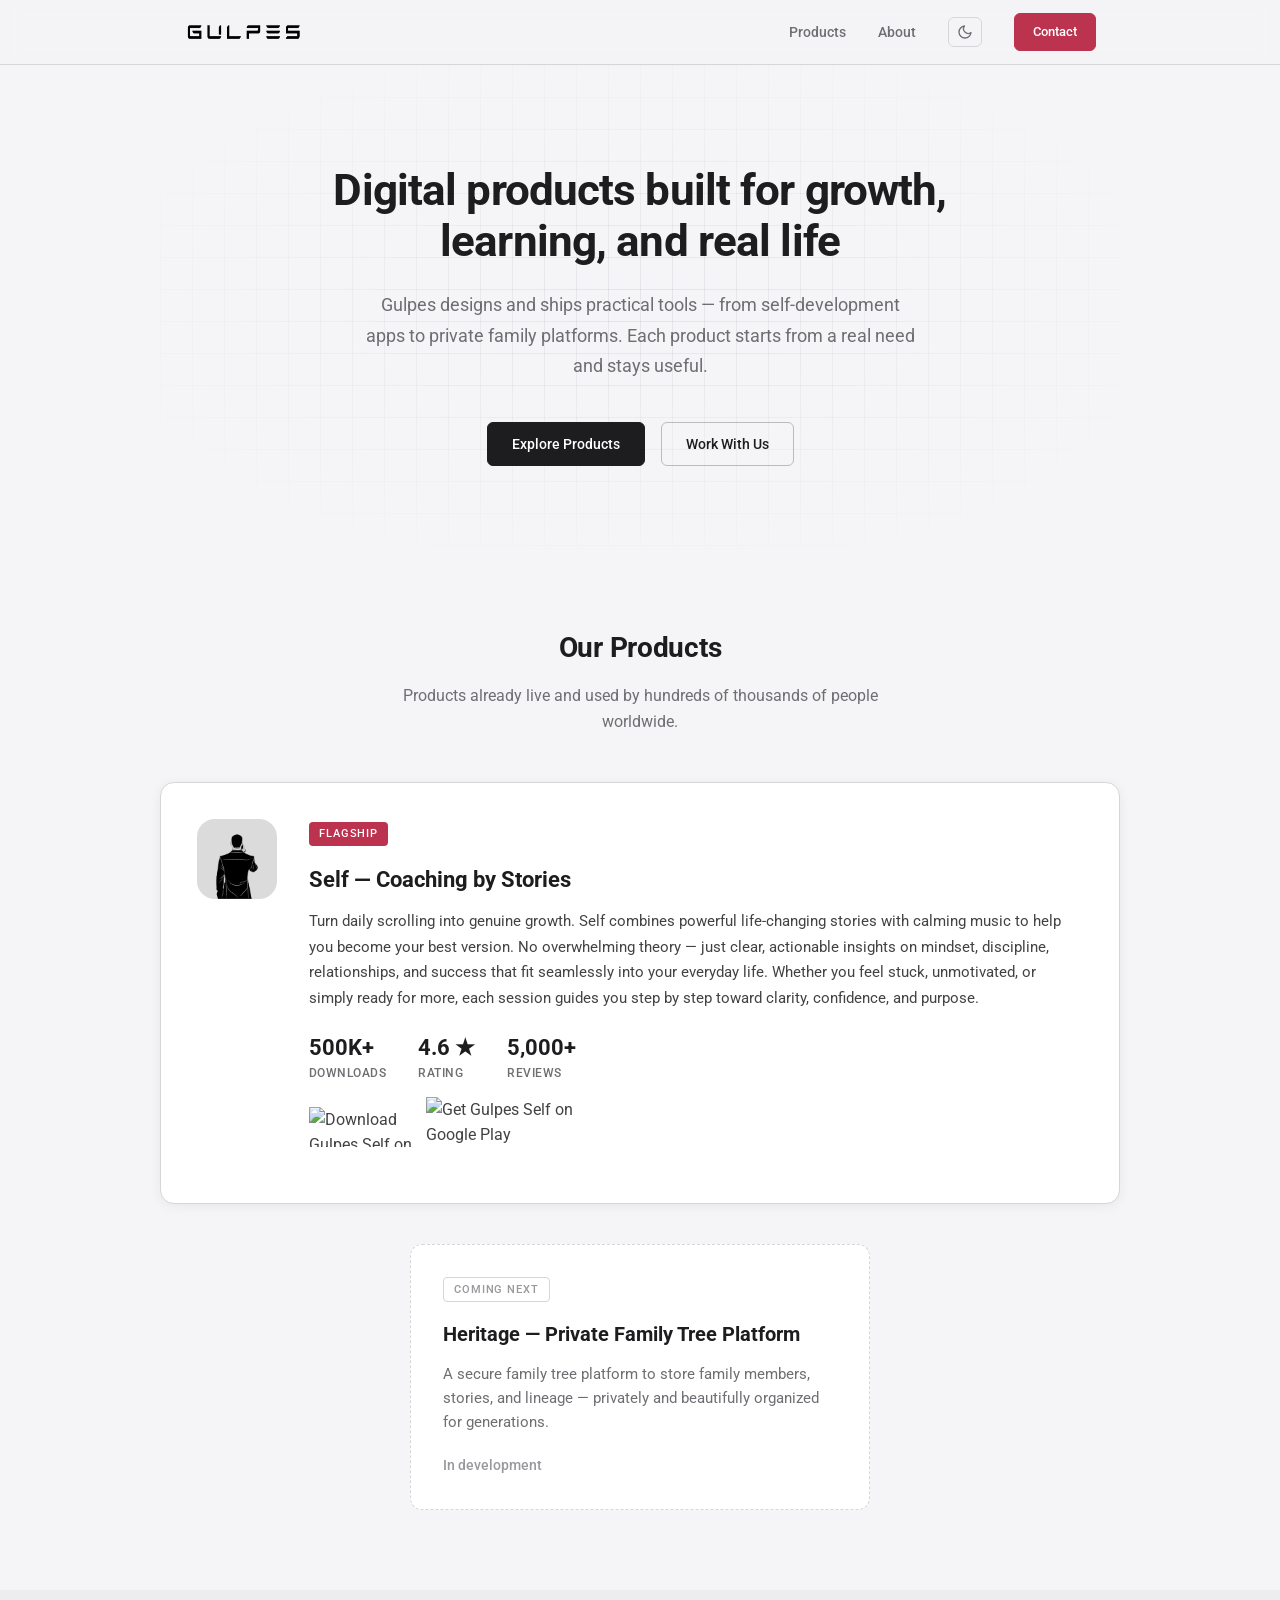
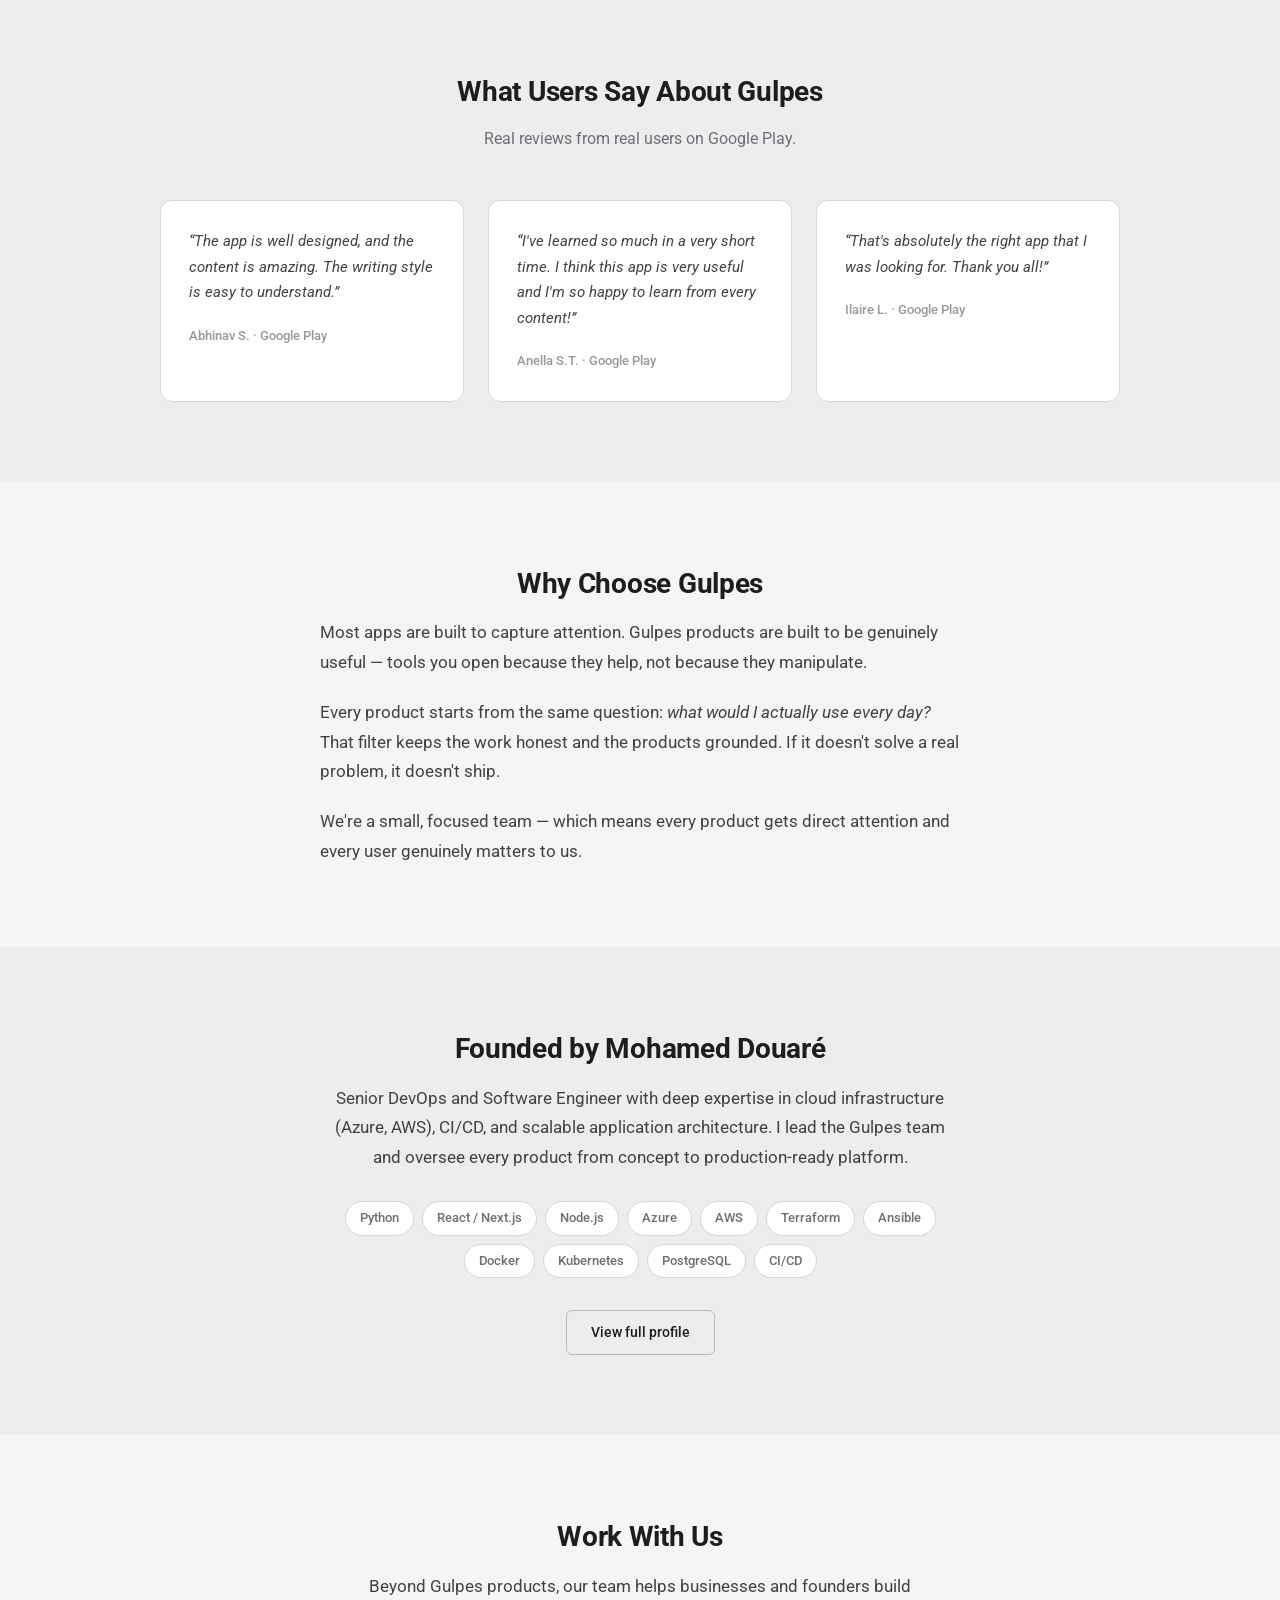
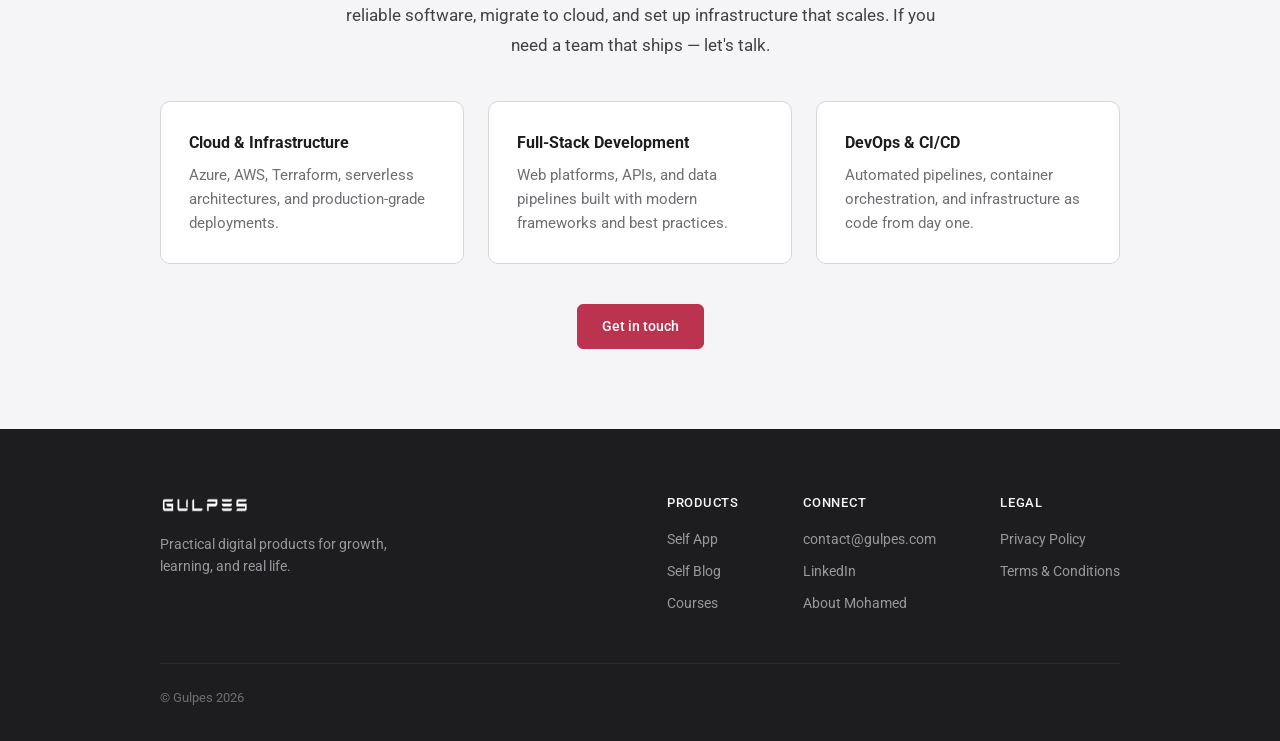
==== commit a382faf4: "fix: hero bg" ====
--- a/index.html
+++ b/index.html
@@ -120,7 +120,7 @@
 
     <section id="products" class="section">
       <h2 class="section-title">Our Products</h2>
-      <p class="section-sub">Tools already live and used by hundreds of thousands of people worldwide.</p>
+      <p class="section-sub">Products already live and used by hundreds of thousands of people worldwide.</p>
 
       <div class="featured-product">
         <div class="featured-product-icon">
--- a/css/main.css
+++ b/css/main.css
@@ -28,6 +28,7 @@
   --secondary-link-border: #444646;
   --secondary-link-hover: #f0f0f0;
   --dashed-border: #3a3c3d;
+  --grid-line: rgba(255, 255, 255, 0.08);
   --testimonial-quote: #cccccc;
   --cite: #777777;
   --footer-bg: #161718;
@@ -71,6 +72,7 @@
   --secondary-link-border: #d6d6d8;
   --secondary-link-hover: #1d1d1f;
   --dashed-border: #d6d6d8;
+  --grid-line: rgba(15, 23, 42, 0.07);
   --testimonial-quote: #424245;
   --cite: #98989d;
   --footer-bg: #1d1d1f;
@@ -112,6 +114,7 @@
     --secondary-link-border: #d6d6d8;
     --secondary-link-hover: #1d1d1f;
     --dashed-border: #d6d6d8;
+    --grid-line: rgba(15, 23, 42, 0.07);
     --testimonial-quote: #424245;
     --cite: #98989d;
     --footer-bg: #1d1d1f;
@@ -313,6 +316,21 @@
   margin: 0 auto;
   padding: 100px 24px 80px;
   text-align: center;
+  position: relative;
+  overflow: hidden;
+}
+
+.hero::before {
+  content: "";
+  position: absolute;
+  inset: 0;
+  background-image:
+    linear-gradient(var(--grid-line) 1px, transparent 1px),
+    linear-gradient(90deg, var(--grid-line) 1px, transparent 1px);
+  background-size: 32px 32px;
+  -webkit-mask-image: radial-gradient(ellipse 70% 70% at 50% 50%, black 0%, transparent 85%);
+  mask-image: radial-gradient(ellipse 70% 70% at 50% 50%, black 0%, transparent 85%);
+  pointer-events: none;
 }
 
 .hero h1 {
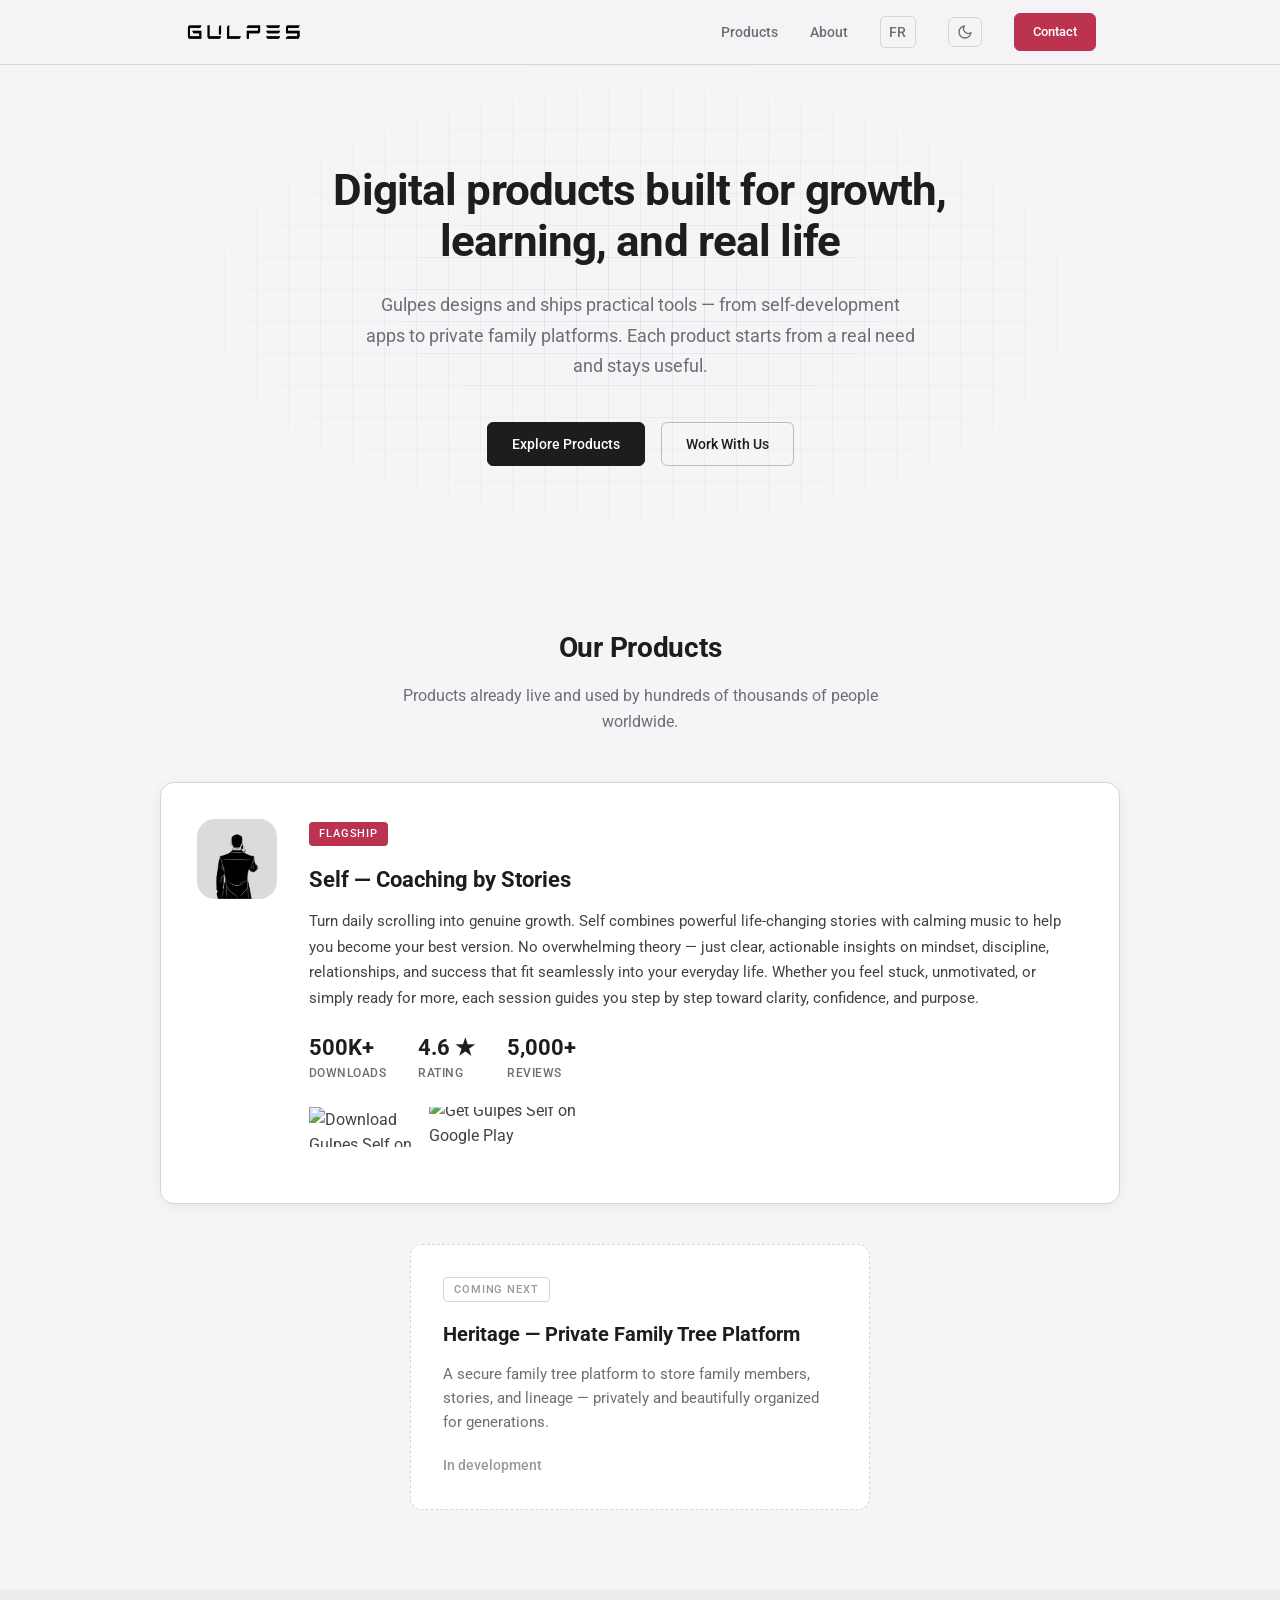
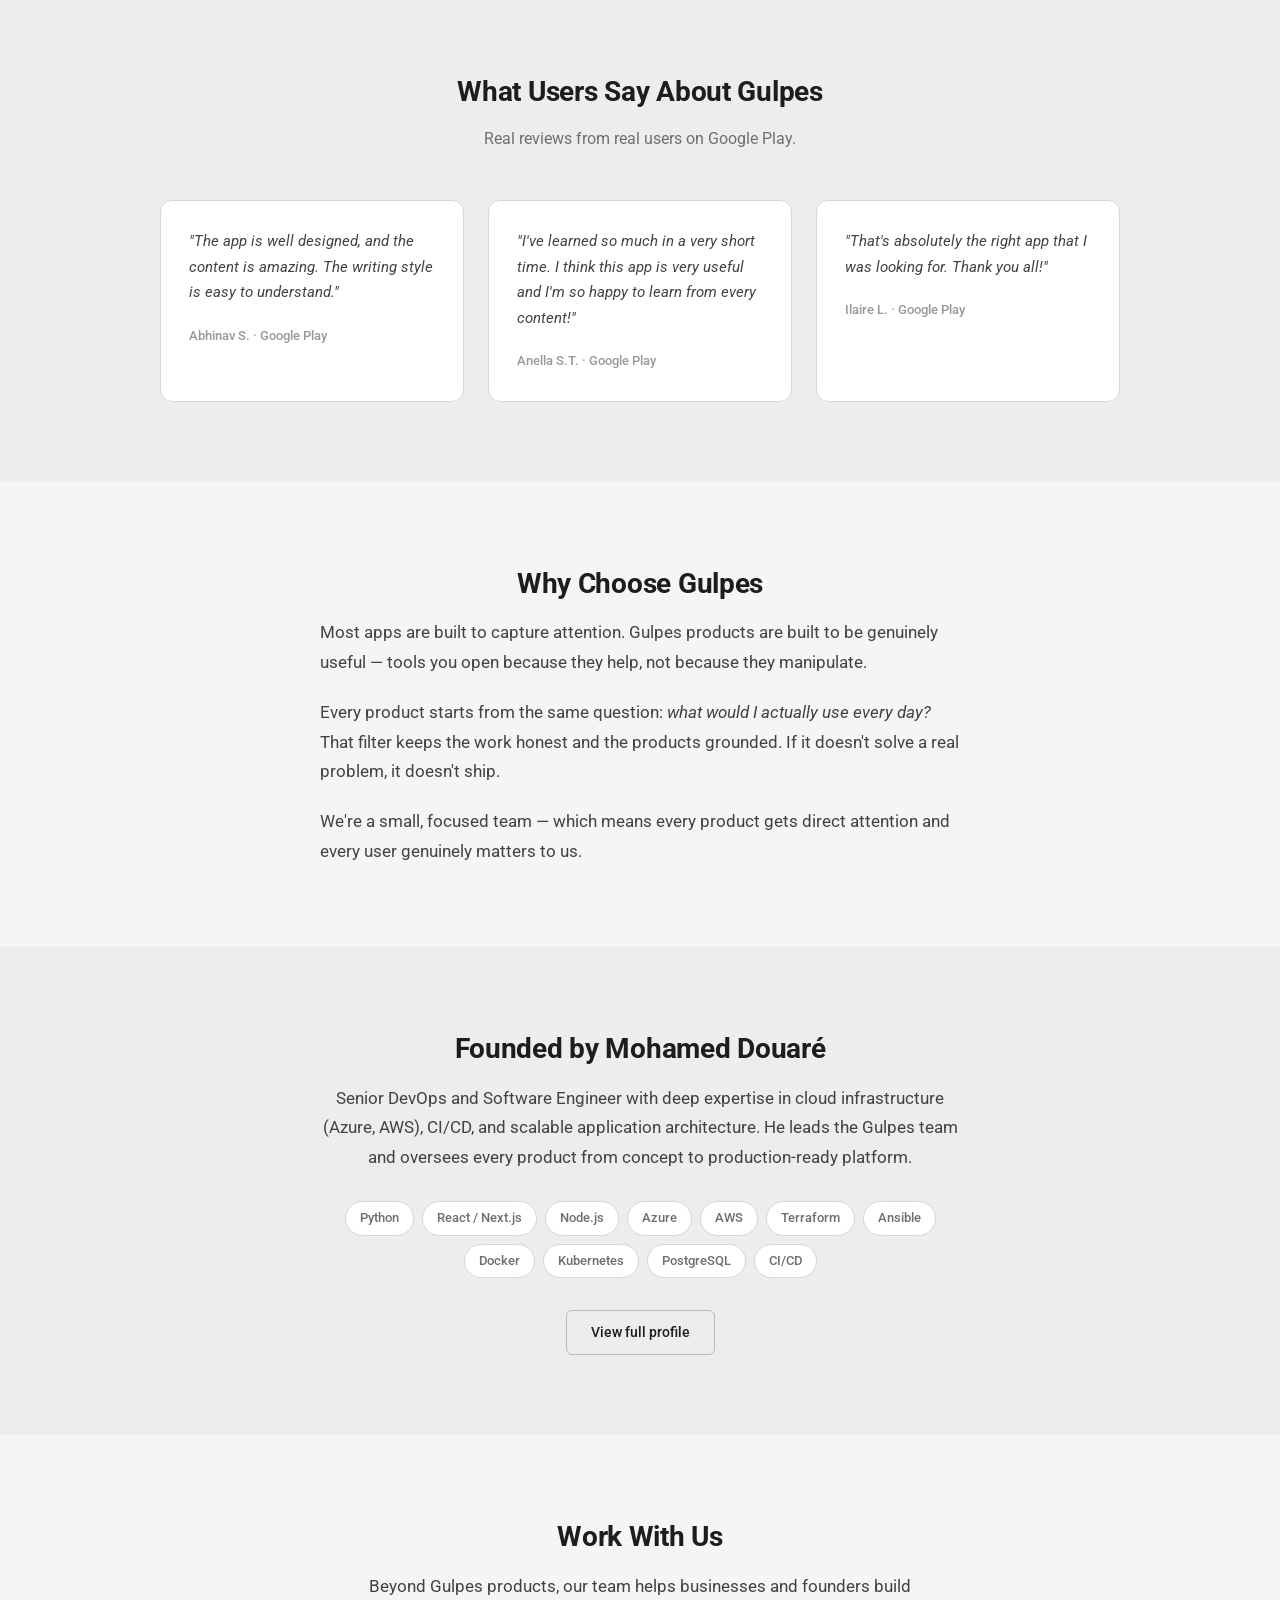
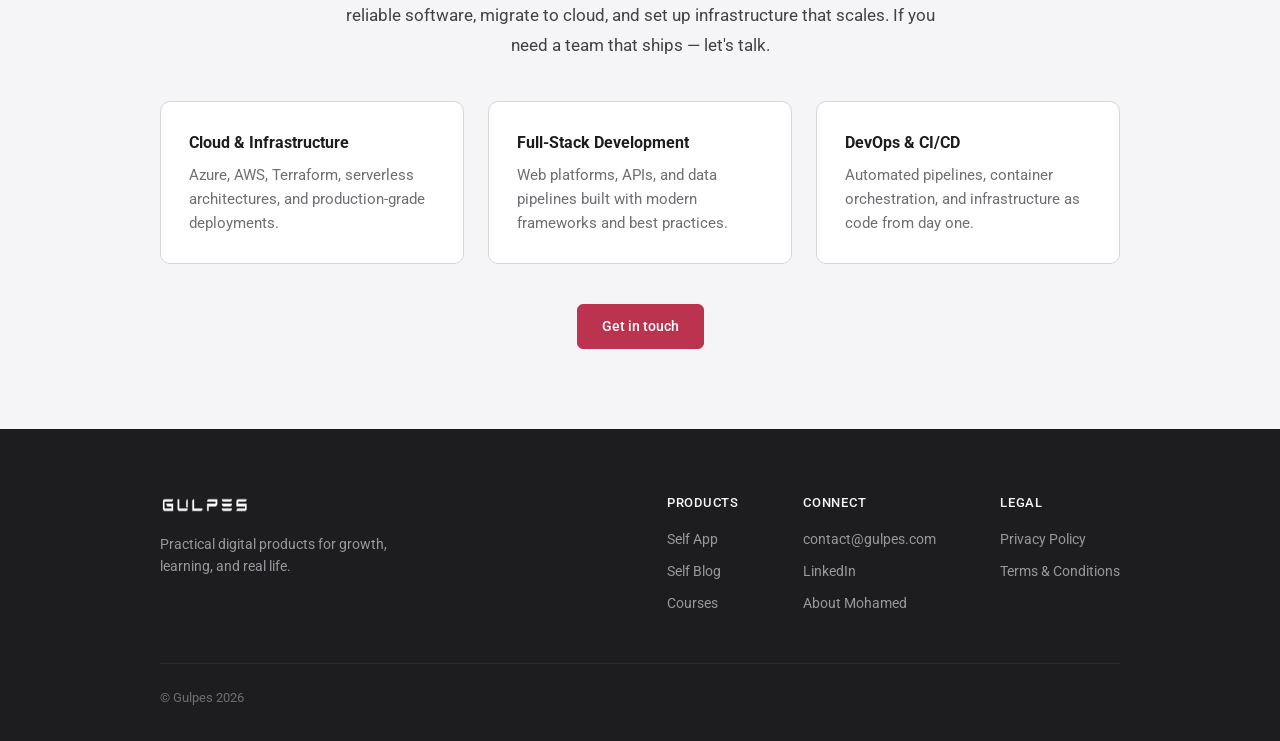
==== commit 34332e74: "fix: add fr" ====
--- a/index.html
+++ b/index.html
@@ -7,6 +7,9 @@
   <meta name="description" content="Gulpes builds digital products for growth, learning, and real life. Our flagship Self app has 500K+ downloads and a 4.6★ rating. Explore our products or work with our team.">
   <meta name="keywords" content="growth app, self development, motivation app, coaching app, Gulpes, digital products, self improvement, mindset, productivity">
   <link rel="canonical" href="https://gulpes.com/">
+  <link rel="alternate" hreflang="en" href="https://gulpes.com/">
+  <link rel="alternate" hreflang="fr" href="https://gulpes.com/fr/">
+  <link rel="alternate" hreflang="x-default" href="https://gulpes.com/">
   <link href="img/icon.webp" rel="icon" type="image/webp">
 
   <meta property="og:type" content="website">
@@ -98,6 +101,7 @@
       <div class="nav-links">
         <a href="#products">Products</a>
         <a href="#about">About</a>
+        <a href="/fr/" class="lang-switch" title="Passer en français">FR</a>
         <button class="theme-toggle" aria-label="Toggle theme">
           <svg class="icon-sun" xmlns="http://www.w3.org/2000/svg" width="16" height="16" viewBox="0 0 24 24" fill="none" stroke="currentColor" stroke-width="2" stroke-linecap="round" stroke-linejoin="round"><circle cx="12" cy="12" r="5"/><line x1="12" y1="1" x2="12" y2="3"/><line x1="12" y1="21" x2="12" y2="23"/><line x1="4.22" y1="4.22" x2="5.64" y2="5.64"/><line x1="18.36" y1="18.36" x2="19.78" y2="19.78"/><line x1="1" y1="12" x2="3" y2="12"/><line x1="21" y1="12" x2="23" y2="12"/><line x1="4.22" y1="19.78" x2="5.64" y2="18.36"/><line x1="18.36" y1="5.64" x2="19.78" y2="4.22"/></svg>
           <svg class="icon-moon" xmlns="http://www.w3.org/2000/svg" width="16" height="16" viewBox="0 0 24 24" fill="none" stroke="currentColor" stroke-width="2" stroke-linecap="round" stroke-linejoin="round"><path d="M21 12.79A9 9 0 1 1 11.21 3 7 7 0 0 0 21 12.79z"/></svg>
@@ -111,7 +115,7 @@
 
     <section class="hero">
       <h1>Digital products built for growth, learning, and real life</h1>
-      <p class="hero-sub">Gulpes designs and ships practical tools &mdash; from self-development apps to private family platforms. Each product starts from a real need and stays useful.</p>
+      <p class="hero-sub">Gulpes designs and ships practical tools — from self-development apps to private family platforms. Each product starts from a real need and stays useful.</p>
       <div class="hero-ctas">
         <a href="#products" class="btn btn-primary-alt">Explore Products</a>
         <a href="#services" class="btn btn-secondary">Work With Us</a>
@@ -128,15 +132,15 @@
         </div>
         <div class="featured-product-body">
           <div class="product-label">Flagship</div>
-          <h3>Self &mdash; Coaching by Stories</h3>
-          <p>Turn daily scrolling into genuine growth. Self combines powerful life-changing stories with calming music to help you become your best version. No overwhelming theory &mdash; just clear, actionable insights on mindset, discipline, relationships, and success that fit seamlessly into your everyday life. Whether you feel stuck, unmotivated, or simply ready for more, each session guides you step by step toward clarity, confidence, and purpose.</p>
+          <h3>Self — Coaching by Stories</h3>
+          <p>Turn daily scrolling into genuine growth. Self combines powerful life-changing stories with calming music to help you become your best version. No overwhelming theory — just clear, actionable insights on mindset, discipline, relationships, and success that fit seamlessly into your everyday life. Whether you feel stuck, unmotivated, or simply ready for more, each session guides you step by step toward clarity, confidence, and purpose.</p>
           <div class="product-stats">
             <div class="stat">
               <span class="stat-value">500K+</span>
               <span class="stat-label">Downloads</span>
             </div>
             <div class="stat">
-              <span class="stat-value">4.6 &#9733;</span>
+              <span class="stat-value">4.6 ★</span>
               <span class="stat-label">Rating</span>
             </div>
             <div class="stat">
@@ -146,7 +150,7 @@
           </div>
           <div class="featured-product-ctas">
             <a href="https://apps.apple.com/ca/app/gulpes-coaching-and-motivation/id1518831866" class="store-badge" target="_blank" rel="noopener" aria-label="Download Gulpes Self on the App Store">
-              <img src="https://tools.applemediaservices.com/api/badges/download-on-the-app-store/black/en-us?size=250x83" alt="Download Gulpes Self on the App Store" width="125" height="42" loading="lazy">
+              <img src="https://tools.applemediaservices.com/api/badges/download-on-the-app-store/black/en-us?size=500x167" alt="Download Gulpes Self on the App Store" width="120" height="40" loading="lazy">
             </a>
             <a href="https://play.google.com/store/apps/details?id=com.gulpe.devperso" class="store-badge store-badge--gplay" target="_blank" rel="noopener" aria-label="Get Gulpes Self on Google Play">
               <img src="https://play.google.com/intl/en_us/badges/static/images/badges/en_badge_web_generic.png" alt="Get Gulpes Self on Google Play" width="155" height="60" loading="lazy">
@@ -158,8 +162,8 @@
       <div class="product-grid product-grid--single">
         <div class="product-card product-card--upcoming">
           <div class="product-label product-label--upcoming">Coming next</div>
-          <h3>Heritage &mdash; Private Family Tree Platform</h3>
-          <p>A secure family tree platform to store family members, stories, and lineage &mdash; privately and beautifully organized for generations.</p>
+          <h3>Heritage — Private Family Tree Platform</h3>
+          <p>A secure family tree platform to store family members, stories, and lineage — privately and beautifully organized for generations.</p>
           <span class="product-link product-link--muted">In development</span>
         </div>
       </div>
@@ -170,16 +174,16 @@
       <p class="section-sub">Real reviews from real users on Google Play.</p>
       <div class="testimonials">
         <blockquote class="testimonial">
-          <p>&ldquo;The app is well designed, and the content is amazing. The writing style is easy to understand.&rdquo;</p>
-          <cite>Abhinav S. &middot; Google Play</cite>
+          <p>"The app is well designed, and the content is amazing. The writing style is easy to understand."</p>
+          <cite>Abhinav S. · Google Play</cite>
         </blockquote>
         <blockquote class="testimonial">
-          <p>&ldquo;I've learned so much in a very short time. I think this app is very useful and I'm so happy to learn from every content!&rdquo;</p>
-          <cite>Anella S.T. &middot; Google Play</cite>
+          <p>"I've learned so much in a very short time. I think this app is very useful and I'm so happy to learn from every content!"</p>
+          <cite>Anella S.T. · Google Play</cite>
         </blockquote>
         <blockquote class="testimonial">
-          <p>&ldquo;That's absolutely the right app that I was looking for. Thank you all!&rdquo;</p>
-          <cite>Ilaire L. &middot; Google Play</cite>
+          <p>"That's absolutely the right app that I was looking for. Thank you all!"</p>
+          <cite>Ilaire L. · Google Play</cite>
         </blockquote>
       </div>
     </section>
@@ -187,16 +191,16 @@
     <section id="about" class="section">
       <h2 class="section-title">Why Choose Gulpes</h2>
       <div class="narrative">
-        <p>Most apps are built to capture attention. Gulpes products are built to be genuinely useful &mdash; tools you open because they help, not because they manipulate.</p>
+        <p>Most apps are built to capture attention. Gulpes products are built to be genuinely useful — tools you open because they help, not because they manipulate.</p>
         <p>Every product starts from the same question: <em>what would I actually use every day?</em> That filter keeps the work honest and the products grounded. If it doesn't solve a real problem, it doesn't ship.</p>
-        <p>We're a small, focused team &mdash; which means every product gets direct attention and every user genuinely matters to us.</p>
+        <p>We're a small, focused team — which means every product gets direct attention and every user genuinely matters to us.</p>
       </div>
     </section>
 
     <section class="section section--alt">
-      <h2 class="section-title">Founded by Mohamed Douar&eacute;</h2>
+      <h2 class="section-title">Founded by Mohamed Douaré</h2>
       <div class="founder">
-        <p>Senior DevOps and Software Engineer with deep expertise in cloud infrastructure (Azure, AWS), CI/CD, and scalable application architecture. I lead the Gulpes team and oversee every product from concept to production-ready platform.</p>
+        <p>Senior DevOps and Software Engineer with deep expertise in cloud infrastructure (Azure, AWS), CI/CD, and scalable application architecture. He leads the Gulpes team and oversees every product from concept to production-ready platform.</p>
         <div class="founder-skills">
           <span>Python</span>
           <span>React / Next.js</span>
@@ -217,7 +221,7 @@
     <section id="services" class="section">
       <h2 class="section-title">Work With Us</h2>
       <div class="services">
-        <p>Beyond Gulpes products, our team helps businesses and founders build reliable software, migrate to cloud, and set up infrastructure that scales. If you need a team that ships &mdash; let's talk.</p>
+        <p>Beyond Gulpes products, our team helps businesses and founders build reliable software, migrate to cloud, and set up infrastructure that scales. If you need a team that ships — let's talk.</p>
         <div class="services-grid">
           <div class="service-item">
             <h3>Cloud &amp; Infrastructure</h3>
--- a/css/main.css
+++ b/css/main.css
@@ -209,6 +209,22 @@
   color: var(--nav-link-hover);
 }
 
+.lang-switch {
+  font-size: 0.8125rem;
+  font-weight: 600;
+  color: var(--secondary);
+  letter-spacing: 0.04em;
+  padding: 4px 8px;
+  border: 1px solid var(--surface-border);
+  border-radius: 5px;
+  transition: color 0.2s, border-color 0.2s;
+}
+
+.lang-switch:hover {
+  color: var(--heading);
+  border-color: var(--surface-border-hover);
+}
+
 .theme-toggle {
   background: none;
   border: 1px solid var(--surface-border);
@@ -451,6 +467,7 @@
   font-weight: 700;
   color: var(--heading);
   line-height: 1.2;
+  white-space: nowrap;
 }
 
 .stat-label {
@@ -488,11 +505,29 @@
 
 .store-badge--gplay {
   height: 40px;
-  margin: -10px;
+  overflow: hidden;
+  margin: 0 -8px;
 }
 
 .store-badge--gplay img {
-  height: 60px;
+  height: 58px;
+}
+
+:lang(fr) .store-badge {
+  height: 44px;
+}
+
+:lang(fr) .store-badge img {
+  height: 44px;
+}
+
+:lang(fr) .store-badge--gplay {
+  height: 44px;
+  margin: 0 -6px;
+}
+
+:lang(fr) .store-badge--gplay img {
+  height: 58px;
 }
 
 .featured-product-secondary {
@@ -1020,7 +1055,7 @@
     font-size: 1.625rem;
   }
 
-  .nav-links a:not(.btn):not(.theme-toggle) {
+  .nav-links a:not(.btn):not(.theme-toggle):not(.lang-switch) {
     display: none;
   }
 
@@ -1037,7 +1072,11 @@
   }
 
   .product-stats {
-    gap: 20px;
+    gap: 16px;
+  }
+
+  .stat-value {
+    font-size: 1.125rem;
   }
 
   .footer-links {
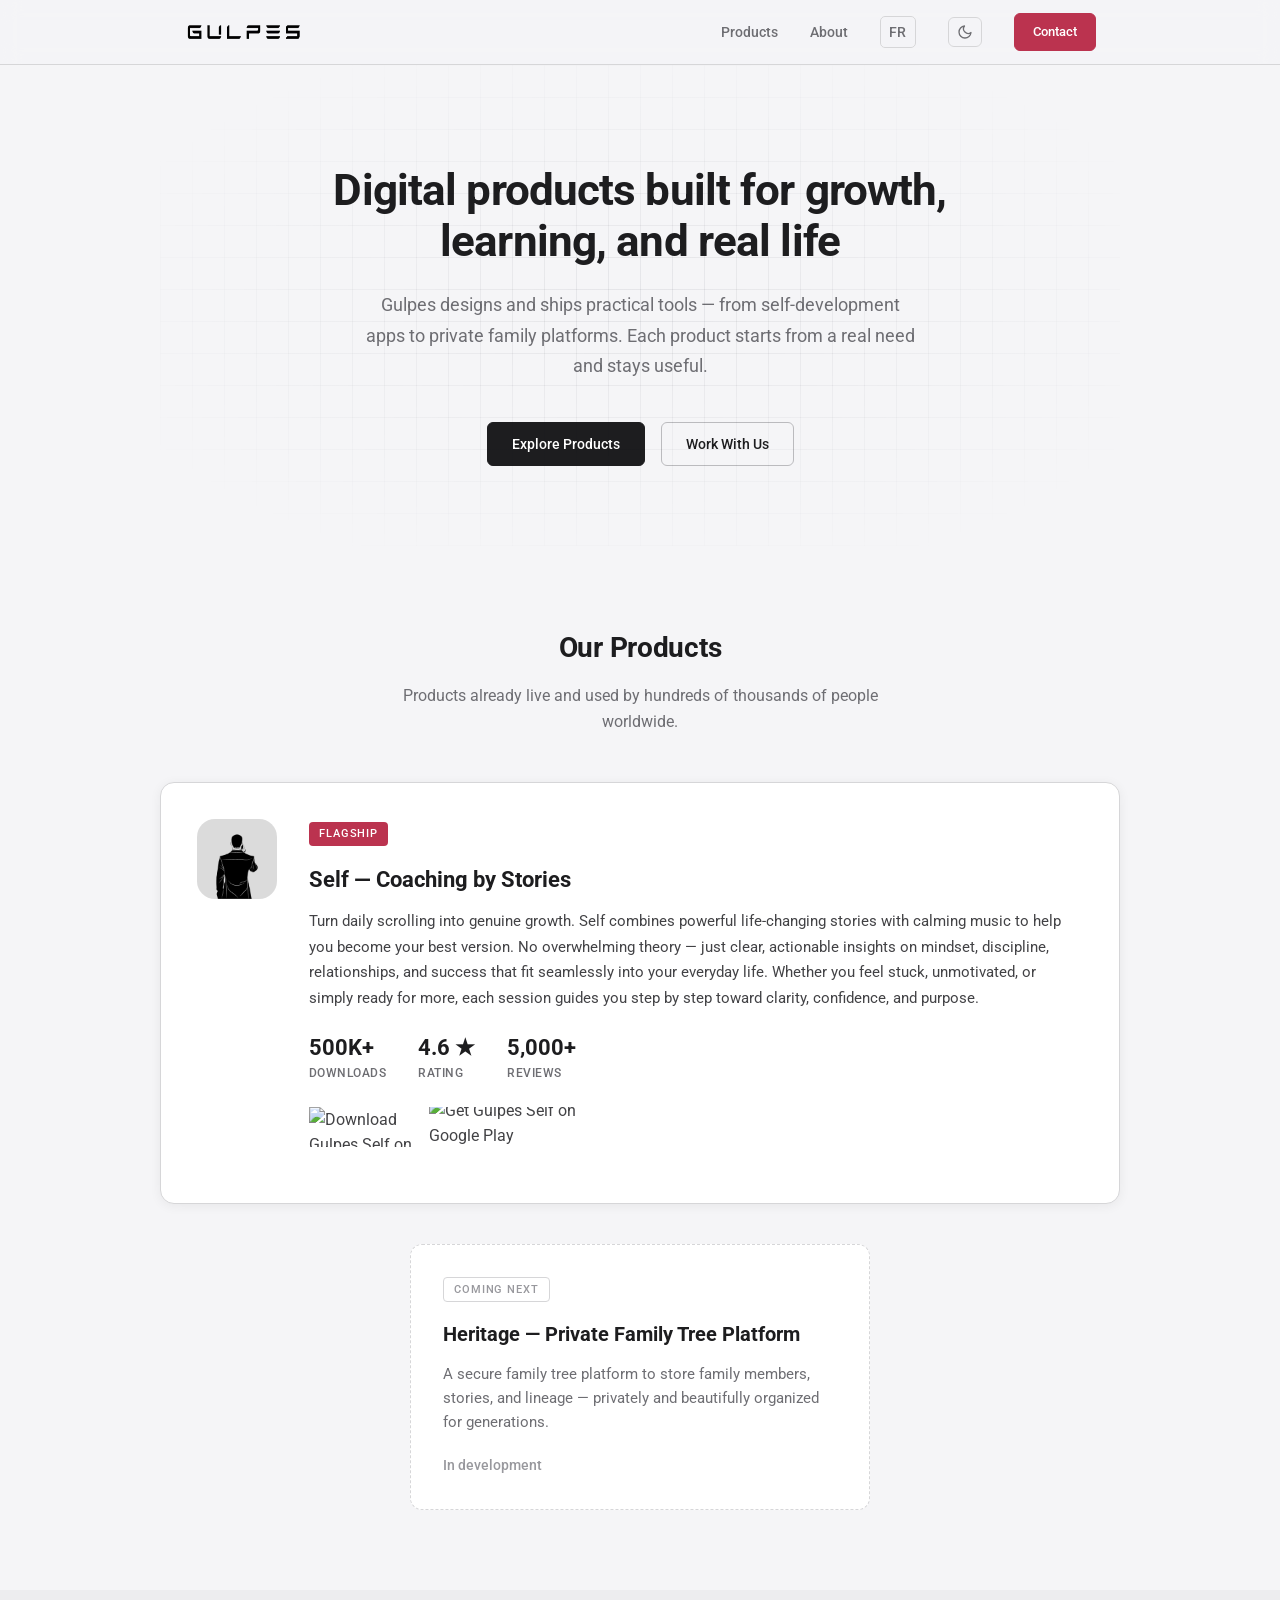
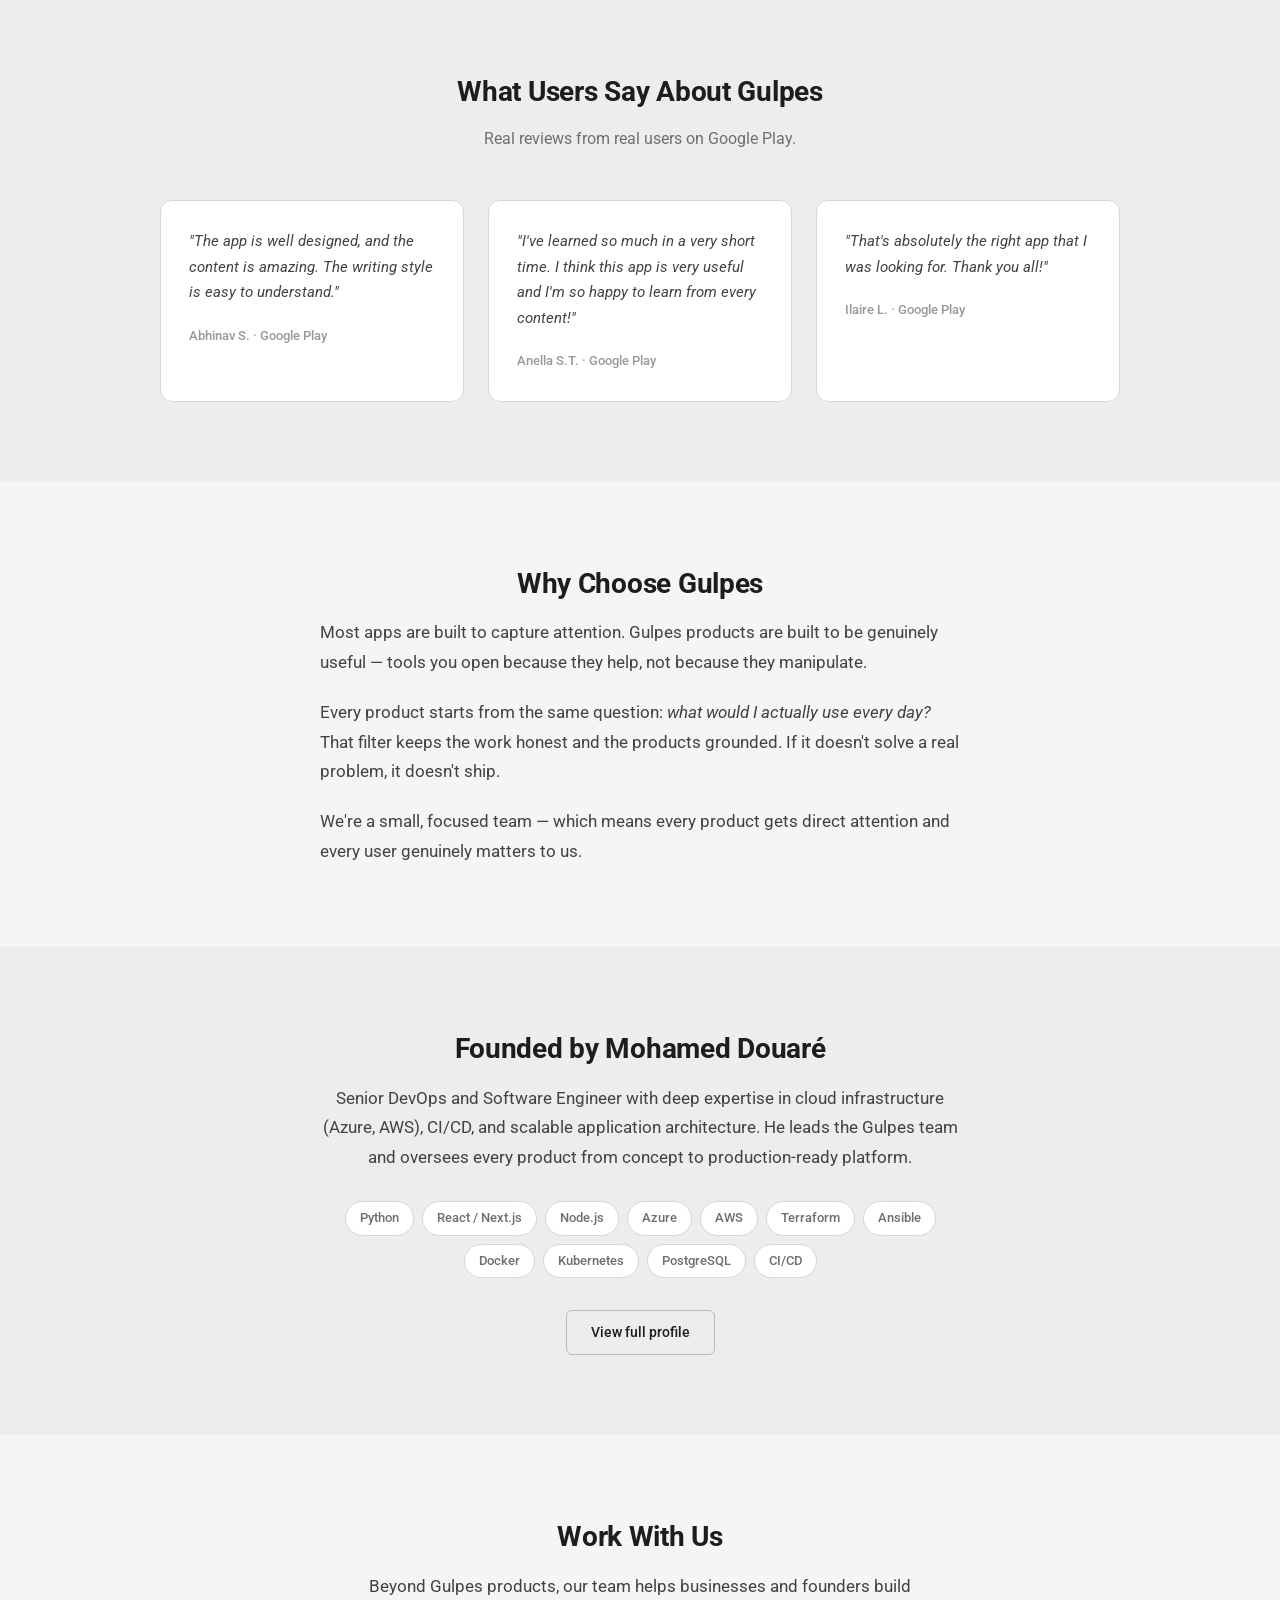
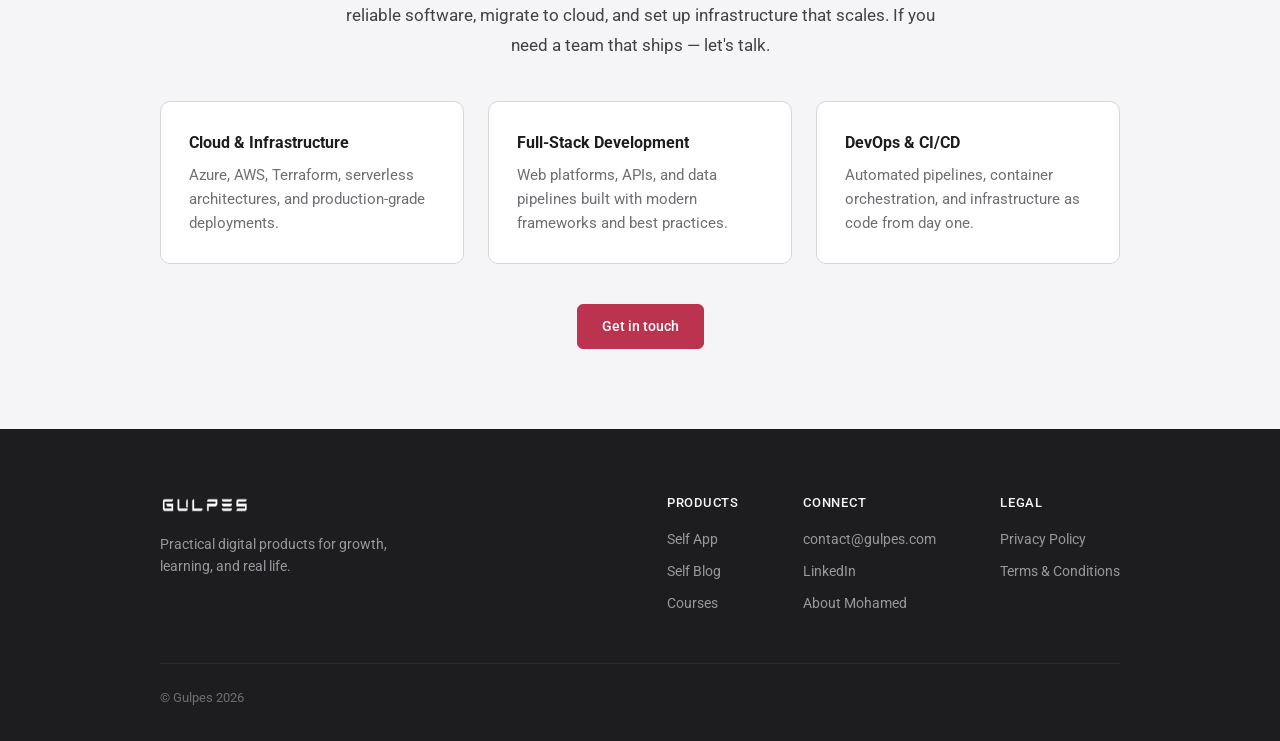
==== commit 0146be4f: "fix: cache" ====
--- a/index.html
+++ b/index.html
@@ -3,31 +3,32 @@
 <head>
   <meta charset="utf-8">
   <meta name="viewport" content="width=device-width, initial-scale=1.0">
-  <title>Gulpes — Self-Development Apps &amp; Digital Products for growth</title>
+  <title>Gulpes — Digital Products for growth, learning, and real life</title>
   <meta name="description" content="Gulpes builds digital products for growth, learning, and real life. Our flagship Self app has 500K+ downloads and a 4.6★ rating. Explore our products or work with our team.">
   <meta name="keywords" content="growth app, self development, motivation app, coaching app, Gulpes, digital products, self improvement, mindset, productivity">
   <link rel="canonical" href="https://gulpes.com/">
   <link rel="alternate" hreflang="en" href="https://gulpes.com/">
   <link rel="alternate" hreflang="fr" href="https://gulpes.com/fr/">
   <link rel="alternate" hreflang="x-default" href="https://gulpes.com/">
-  <link href="img/icon.webp" rel="icon" type="image/webp">
+  <!-- Bump ?v= on icon/css/img URLs after each deploy so caches fetch new files. -->
+  <link href="img/icon.webp?v=2" rel="icon" type="image/webp">
 
   <meta property="og:type" content="website">
   <meta property="og:url" content="https://gulpes.com/">
-  <meta property="og:title" content="Gulpes — Self-Development Apps & Digital Products">
+  <meta property="og:title" content="Gulpes — Digital Products for growth, learning, and real life">
   <meta property="og:description" content="Practical digital products for growth, learning, and real life. 500K+ downloads. Explore our tools or work with our team.">
   <meta property="og:image" content="https://gulpes.com/img/og-image.webp">
   <meta property="og:site_name" content="Gulpes">
   <meta property="og:locale" content="en_US">
 
   <meta name="twitter:card" content="summary_large_image">
-  <meta name="twitter:title" content="Gulpes — Self-Development Apps & Digital Products">
+  <meta name="twitter:title" content="Gulpes — Digital Products for growth, learning, and real life">
   <meta name="twitter:description" content="Practical digital products for growth, learning, and real life. 500K+ downloads.">
   <meta name="twitter:image" content="https://gulpes.com/img/og-image.webp">
 
   <link rel="preconnect" href="https://fonts.googleapis.com">
   <link rel="preconnect" href="https://fonts.gstatic.com" crossorigin>
-  <link href="css/main.css" rel="stylesheet" type="text/css" media="all">
+  <link href="css/main.css?v=2" rel="stylesheet" type="text/css" media="all">
   <link rel="stylesheet" href="https://fonts.googleapis.com/css2?family=Roboto:wght@300;400;500;700&display=swap" media="all">
 
   <script type="application/ld+json">
@@ -96,7 +97,7 @@
   <header>
     <nav aria-label="Main navigation">
       <a href="#" class="logo">
-        <img src="img/logo.webp" width="120" height="32" alt="Gulpes — Home">
+        <img src="img/logo.webp?v=2" width="120" height="32" alt="Gulpes — Home">
       </a>
       <div class="nav-links">
         <a href="#products">Products</a>
@@ -128,7 +129,7 @@
 
       <div class="featured-product">
         <div class="featured-product-icon">
-          <img src="img/self-logo.webp" alt="Gulpes Self — coaching and motivation app icon" width="80" height="80">
+          <img src="img/self-logo.webp?v=2" alt="Gulpes Self — coaching and motivation app icon" width="80" height="80">
         </div>
         <div class="featured-product-body">
           <div class="product-label">Flagship</div>
@@ -245,7 +246,7 @@
   <footer>
     <div class="footer-content">
       <div class="footer-brand">
-        <img src="img/logo.webp" width="90" height="24" alt="Gulpes">
+        <img src="img/logo.webp?v=2" width="90" height="24" alt="Gulpes">
         <p>Practical digital products for growth, learning, and real life.</p>
       </div>
       <div class="footer-links">
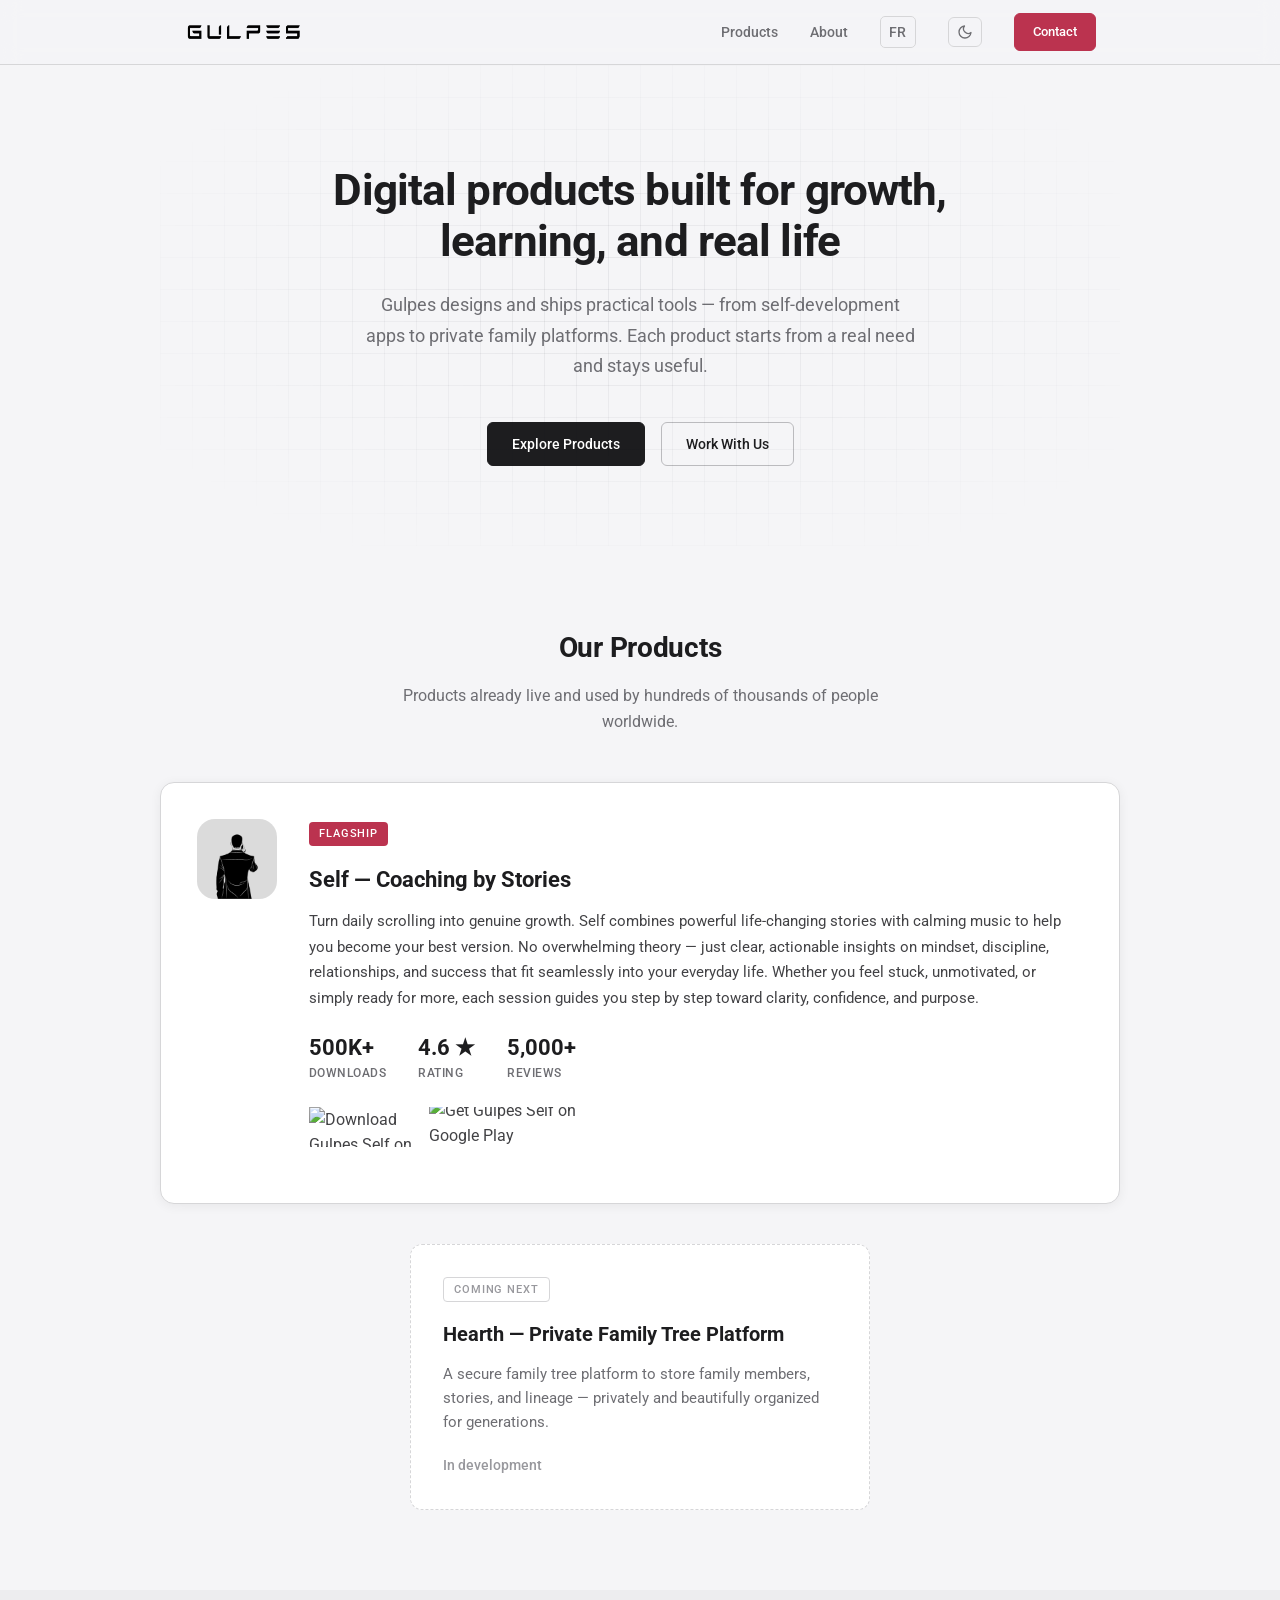
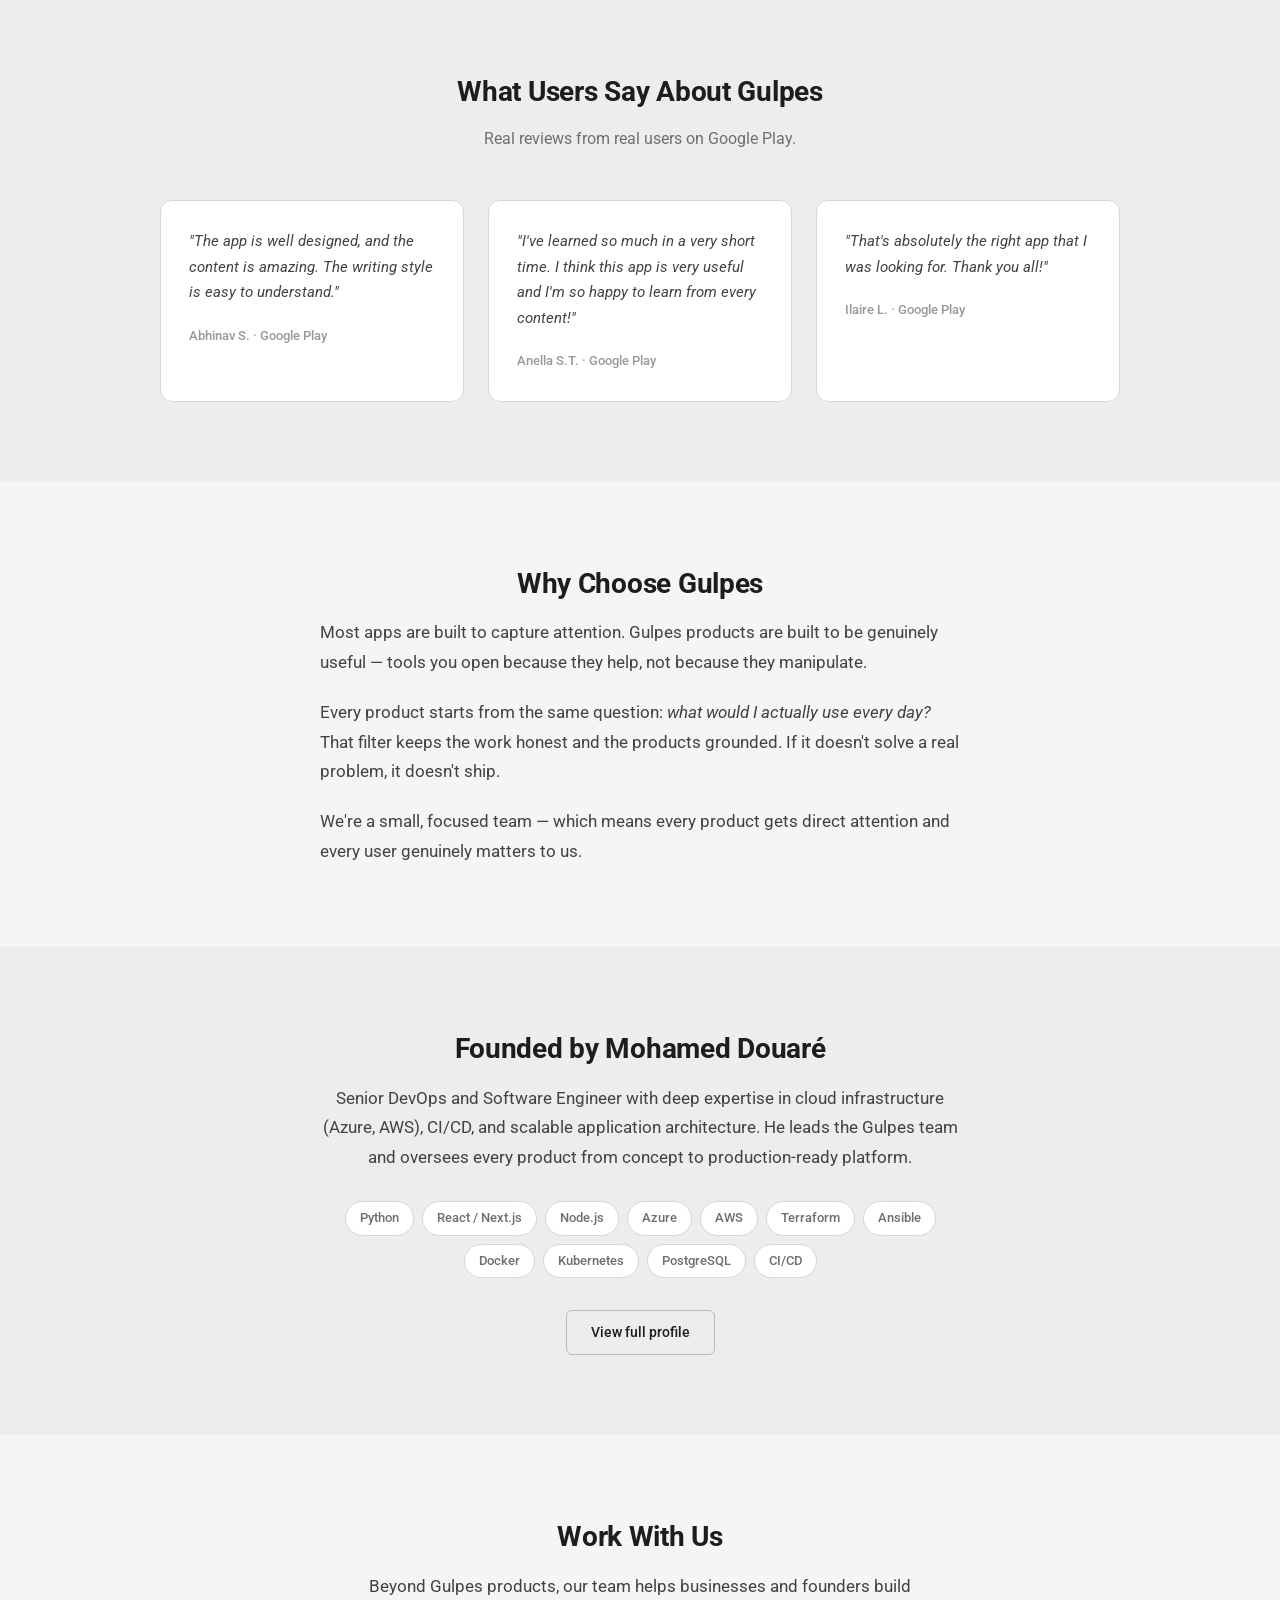
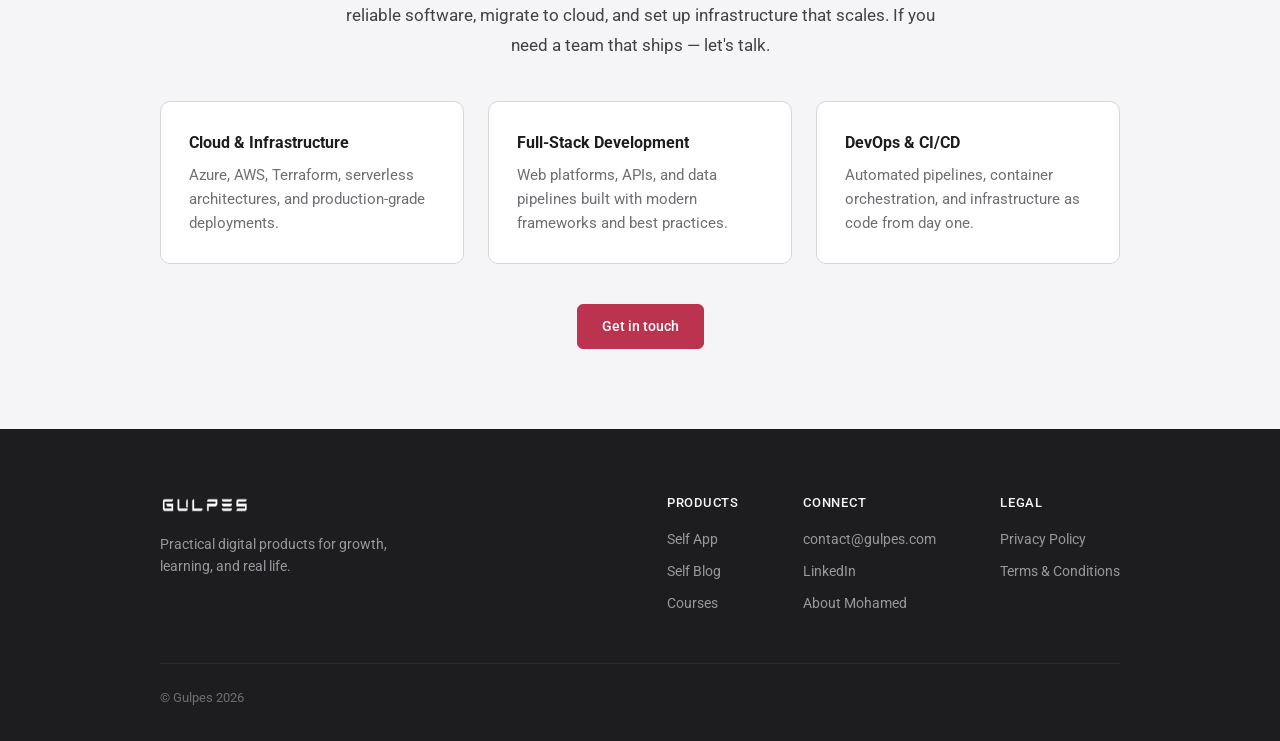
==== commit ddb541df: "fix: text" ====
--- a/index.html
+++ b/index.html
@@ -163,7 +163,7 @@
       <div class="product-grid product-grid--single">
         <div class="product-card product-card--upcoming">
           <div class="product-label product-label--upcoming">Coming next</div>
-          <h3>Heritage — Private Family Tree Platform</h3>
+          <h3>Hearth — Private Family Tree Platform</h3>
           <p>A secure family tree platform to store family members, stories, and lineage — privately and beautifully organized for generations.</p>
           <span class="product-link product-link--muted">In development</span>
         </div>
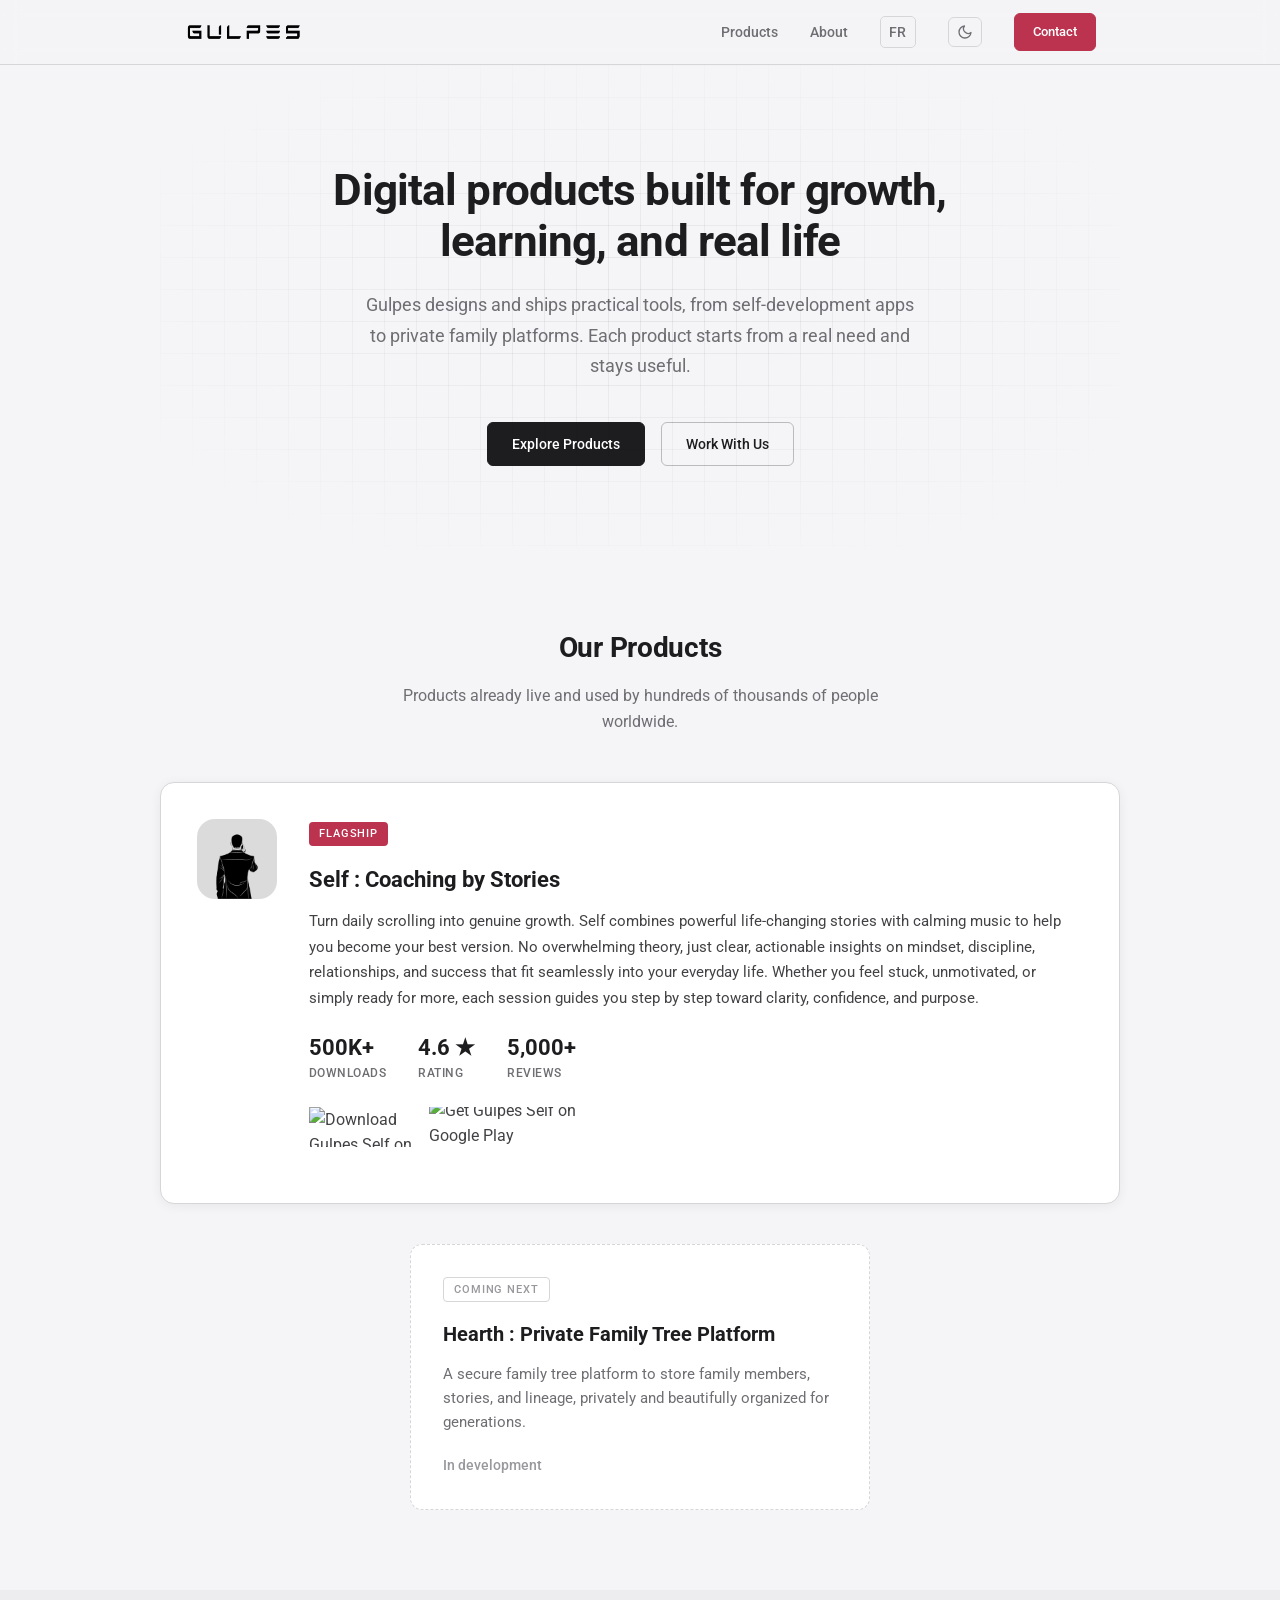
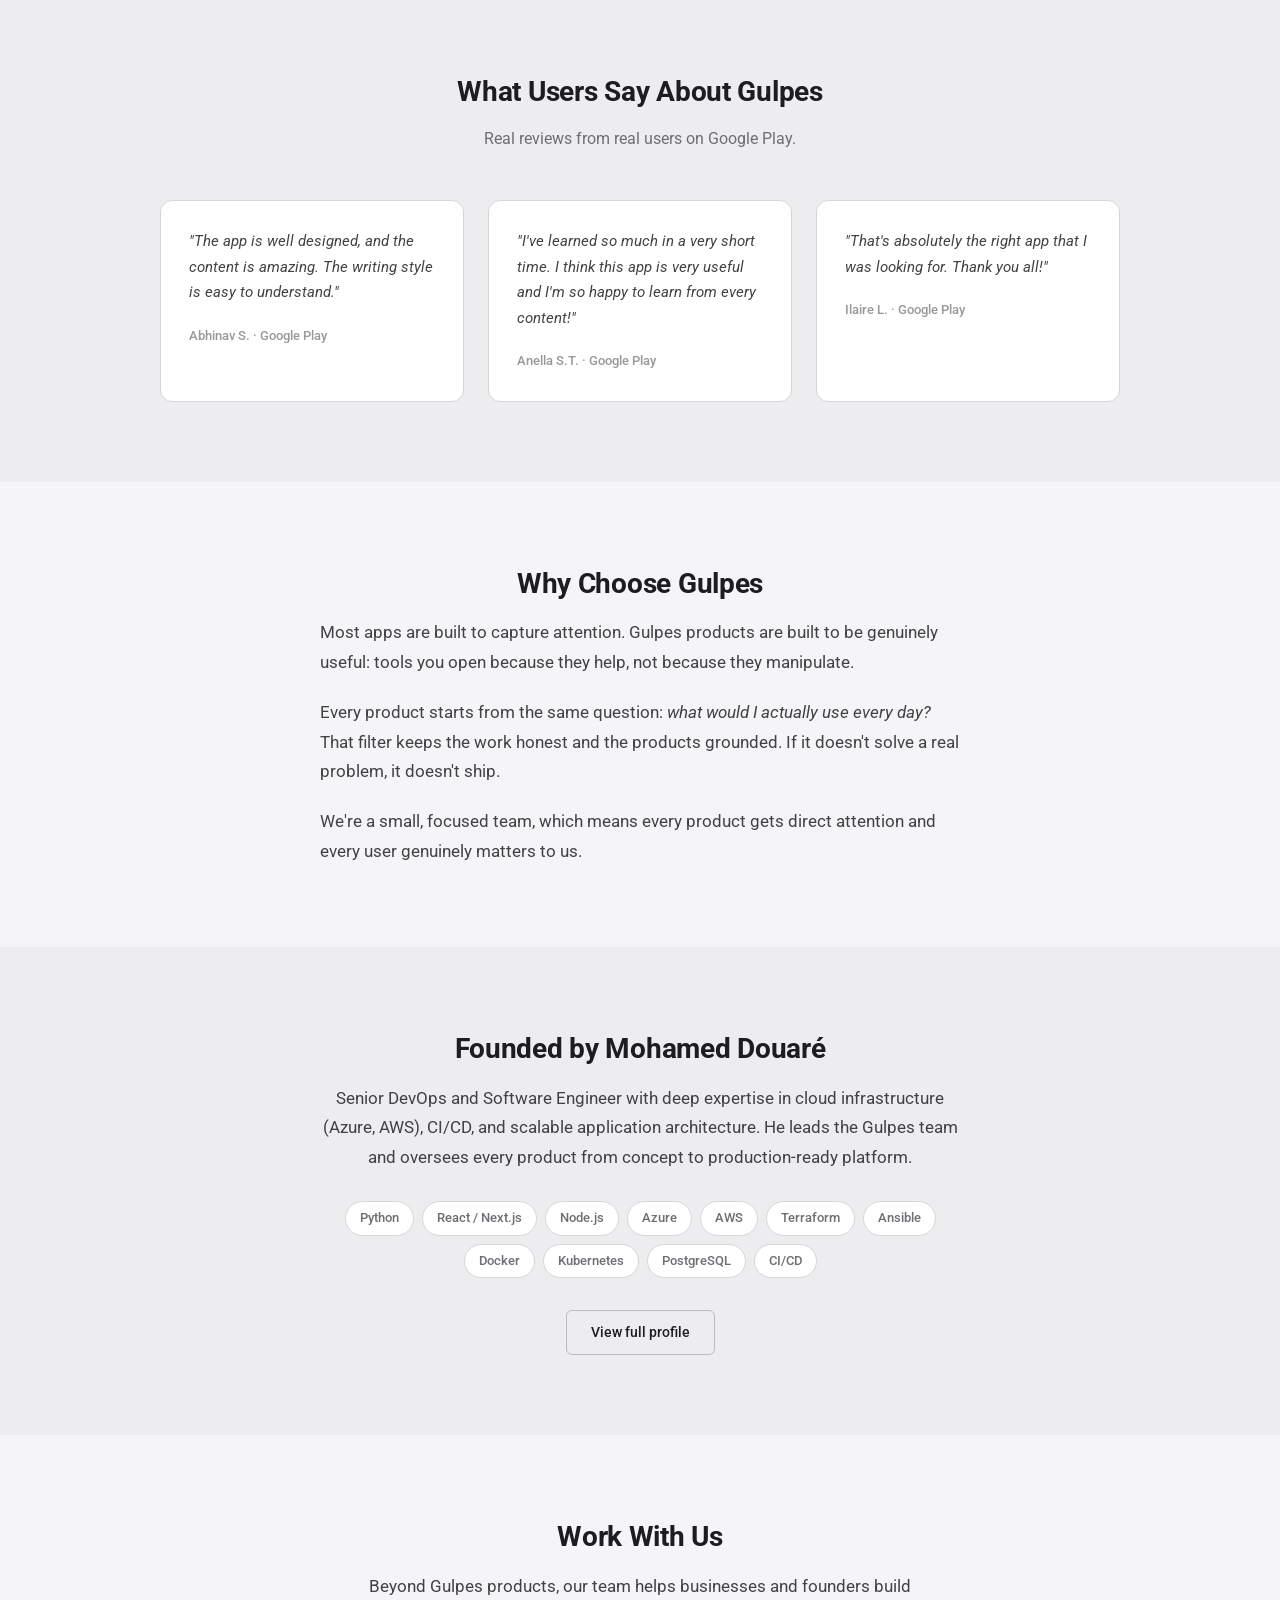
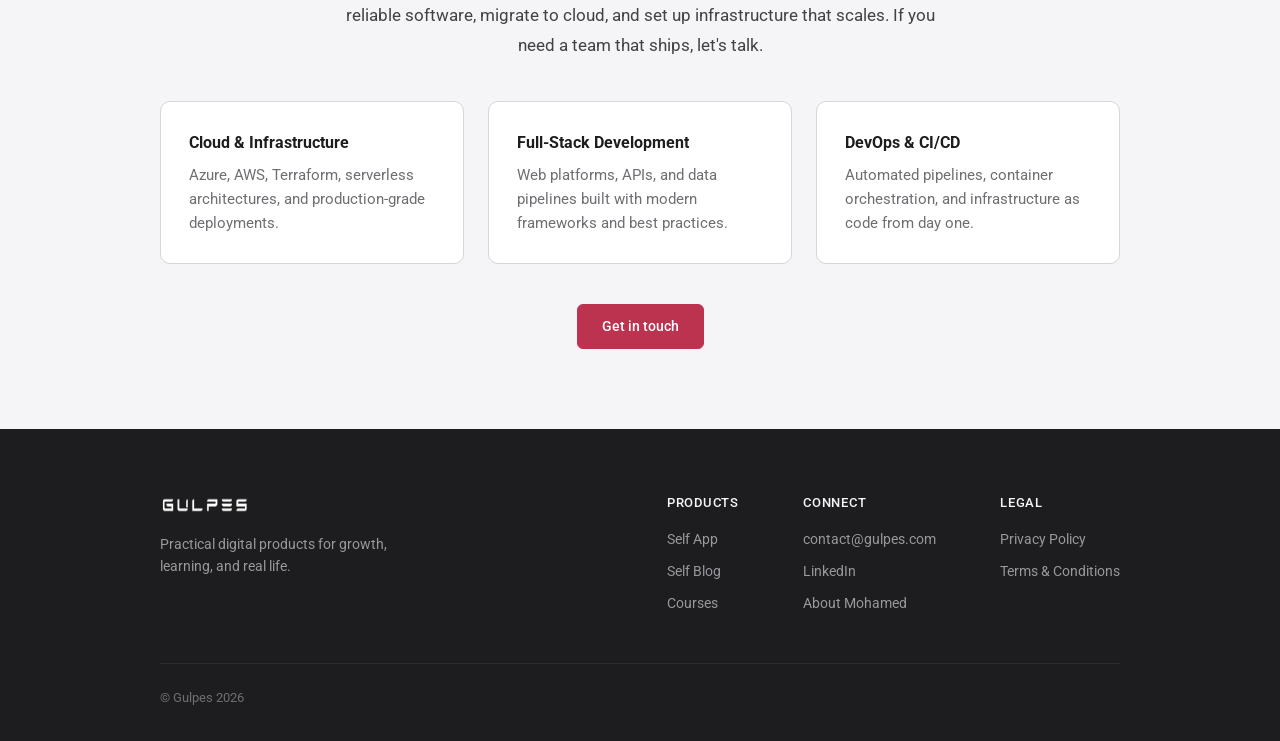
==== commit fd09d2c8: "chore: remove all em dashes from site copy (EN + FR) Replace every em dash with contextual punctuati" ====
--- a/index.html
+++ b/index.html
@@ -3,7 +3,7 @@
 <head>
   <meta charset="utf-8">
   <meta name="viewport" content="width=device-width, initial-scale=1.0">
-  <title>Gulpes — Digital Products for growth, learning, and real life</title>
+  <title>Gulpes | Digital Products for growth, learning, and real life</title>
   <meta name="description" content="Gulpes builds digital products for growth, learning, and real life. Our flagship Self app has 500K+ downloads and a 4.6★ rating. Explore our products or work with our team.">
   <meta name="keywords" content="growth app, self development, motivation app, coaching app, Gulpes, digital products, self improvement, mindset, productivity">
   <link rel="canonical" href="https://gulpes.com/">
@@ -15,14 +15,14 @@
 
   <meta property="og:type" content="website">
   <meta property="og:url" content="https://gulpes.com/">
-  <meta property="og:title" content="Gulpes — Digital Products for growth, learning, and real life">
+  <meta property="og:title" content="Gulpes | Digital Products for growth, learning, and real life">
   <meta property="og:description" content="Practical digital products for growth, learning, and real life. 500K+ downloads. Explore our tools or work with our team.">
   <meta property="og:image" content="https://gulpes.com/img/og-image.webp">
   <meta property="og:site_name" content="Gulpes">
   <meta property="og:locale" content="en_US">
 
   <meta name="twitter:card" content="summary_large_image">
-  <meta name="twitter:title" content="Gulpes — Digital Products for growth, learning, and real life">
+  <meta name="twitter:title" content="Gulpes | Digital Products for growth, learning, and real life">
   <meta name="twitter:description" content="Practical digital products for growth, learning, and real life. 500K+ downloads.">
   <meta name="twitter:image" content="https://gulpes.com/img/og-image.webp">
 
@@ -60,7 +60,7 @@
       },
       {
         "@type": "SoftwareApplication",
-        "name": "Gulpes Self — Coaching by Stories",
+        "name": "Gulpes Self : Coaching by Stories",
         "operatingSystem": "Android, iOS",
         "applicationCategory": "LifestyleApplication",
         "url": "https://gulpes.com",
@@ -97,7 +97,7 @@
   <header>
     <nav aria-label="Main navigation">
       <a href="#" class="logo">
-        <img src="img/logo.webp?v=2" width="120" height="32" alt="Gulpes — Home">
+        <img src="img/logo.webp?v=2" width="120" height="32" alt="Gulpes Home">
       </a>
       <div class="nav-links">
         <a href="#products">Products</a>
@@ -116,7 +116,7 @@
 
     <section class="hero">
       <h1>Digital products built for growth, learning, and real life</h1>
-      <p class="hero-sub">Gulpes designs and ships practical tools — from self-development apps to private family platforms. Each product starts from a real need and stays useful.</p>
+      <p class="hero-sub">Gulpes designs and ships practical tools, from self-development apps to private family platforms. Each product starts from a real need and stays useful.</p>
       <div class="hero-ctas">
         <a href="#products" class="btn btn-primary-alt">Explore Products</a>
         <a href="#services" class="btn btn-secondary">Work With Us</a>
@@ -129,12 +129,12 @@
 
       <div class="featured-product">
         <div class="featured-product-icon">
-          <img src="img/self-logo.webp?v=2" alt="Gulpes Self — coaching and motivation app icon" width="80" height="80">
+          <img src="img/self-logo.webp?v=2" alt="Gulpes Self, coaching and motivation app icon" width="80" height="80">
         </div>
         <div class="featured-product-body">
           <div class="product-label">Flagship</div>
-          <h3>Self — Coaching by Stories</h3>
-          <p>Turn daily scrolling into genuine growth. Self combines powerful life-changing stories with calming music to help you become your best version. No overwhelming theory — just clear, actionable insights on mindset, discipline, relationships, and success that fit seamlessly into your everyday life. Whether you feel stuck, unmotivated, or simply ready for more, each session guides you step by step toward clarity, confidence, and purpose.</p>
+          <h3>Self : Coaching by Stories</h3>
+          <p>Turn daily scrolling into genuine growth. Self combines powerful life-changing stories with calming music to help you become your best version. No overwhelming theory, just clear, actionable insights on mindset, discipline, relationships, and success that fit seamlessly into your everyday life. Whether you feel stuck, unmotivated, or simply ready for more, each session guides you step by step toward clarity, confidence, and purpose.</p>
           <div class="product-stats">
             <div class="stat">
               <span class="stat-value">500K+</span>
@@ -163,8 +163,8 @@
       <div class="product-grid product-grid--single">
         <div class="product-card product-card--upcoming">
           <div class="product-label product-label--upcoming">Coming next</div>
-          <h3>Hearth — Private Family Tree Platform</h3>
-          <p>A secure family tree platform to store family members, stories, and lineage — privately and beautifully organized for generations.</p>
+          <h3>Hearth : Private Family Tree Platform</h3>
+          <p>A secure family tree platform to store family members, stories, and lineage, privately and beautifully organized for generations.</p>
           <span class="product-link product-link--muted">In development</span>
         </div>
       </div>
@@ -192,9 +192,9 @@
     <section id="about" class="section">
       <h2 class="section-title">Why Choose Gulpes</h2>
       <div class="narrative">
-        <p>Most apps are built to capture attention. Gulpes products are built to be genuinely useful — tools you open because they help, not because they manipulate.</p>
+        <p>Most apps are built to capture attention. Gulpes products are built to be genuinely useful: tools you open because they help, not because they manipulate.</p>
         <p>Every product starts from the same question: <em>what would I actually use every day?</em> That filter keeps the work honest and the products grounded. If it doesn't solve a real problem, it doesn't ship.</p>
-        <p>We're a small, focused team — which means every product gets direct attention and every user genuinely matters to us.</p>
+        <p>We're a small, focused team, which means every product gets direct attention and every user genuinely matters to us.</p>
       </div>
     </section>
 
@@ -222,7 +222,7 @@
     <section id="services" class="section">
       <h2 class="section-title">Work With Us</h2>
       <div class="services">
-        <p>Beyond Gulpes products, our team helps businesses and founders build reliable software, migrate to cloud, and set up infrastructure that scales. If you need a team that ships — let's talk.</p>
+        <p>Beyond Gulpes products, our team helps businesses and founders build reliable software, migrate to cloud, and set up infrastructure that scales. If you need a team that ships, let's talk.</p>
         <div class="services-grid">
           <div class="service-item">
             <h3>Cloud &amp; Infrastructure</h3>
--- a/css/main.css
+++ b/css/main.css
@@ -1,5 +1,5 @@
 /* ------------------------------------------------
-   Theme Variables — Dark mode default
+   Theme Variables: Dark mode default
    ------------------------------------------------ */
 
 :root {
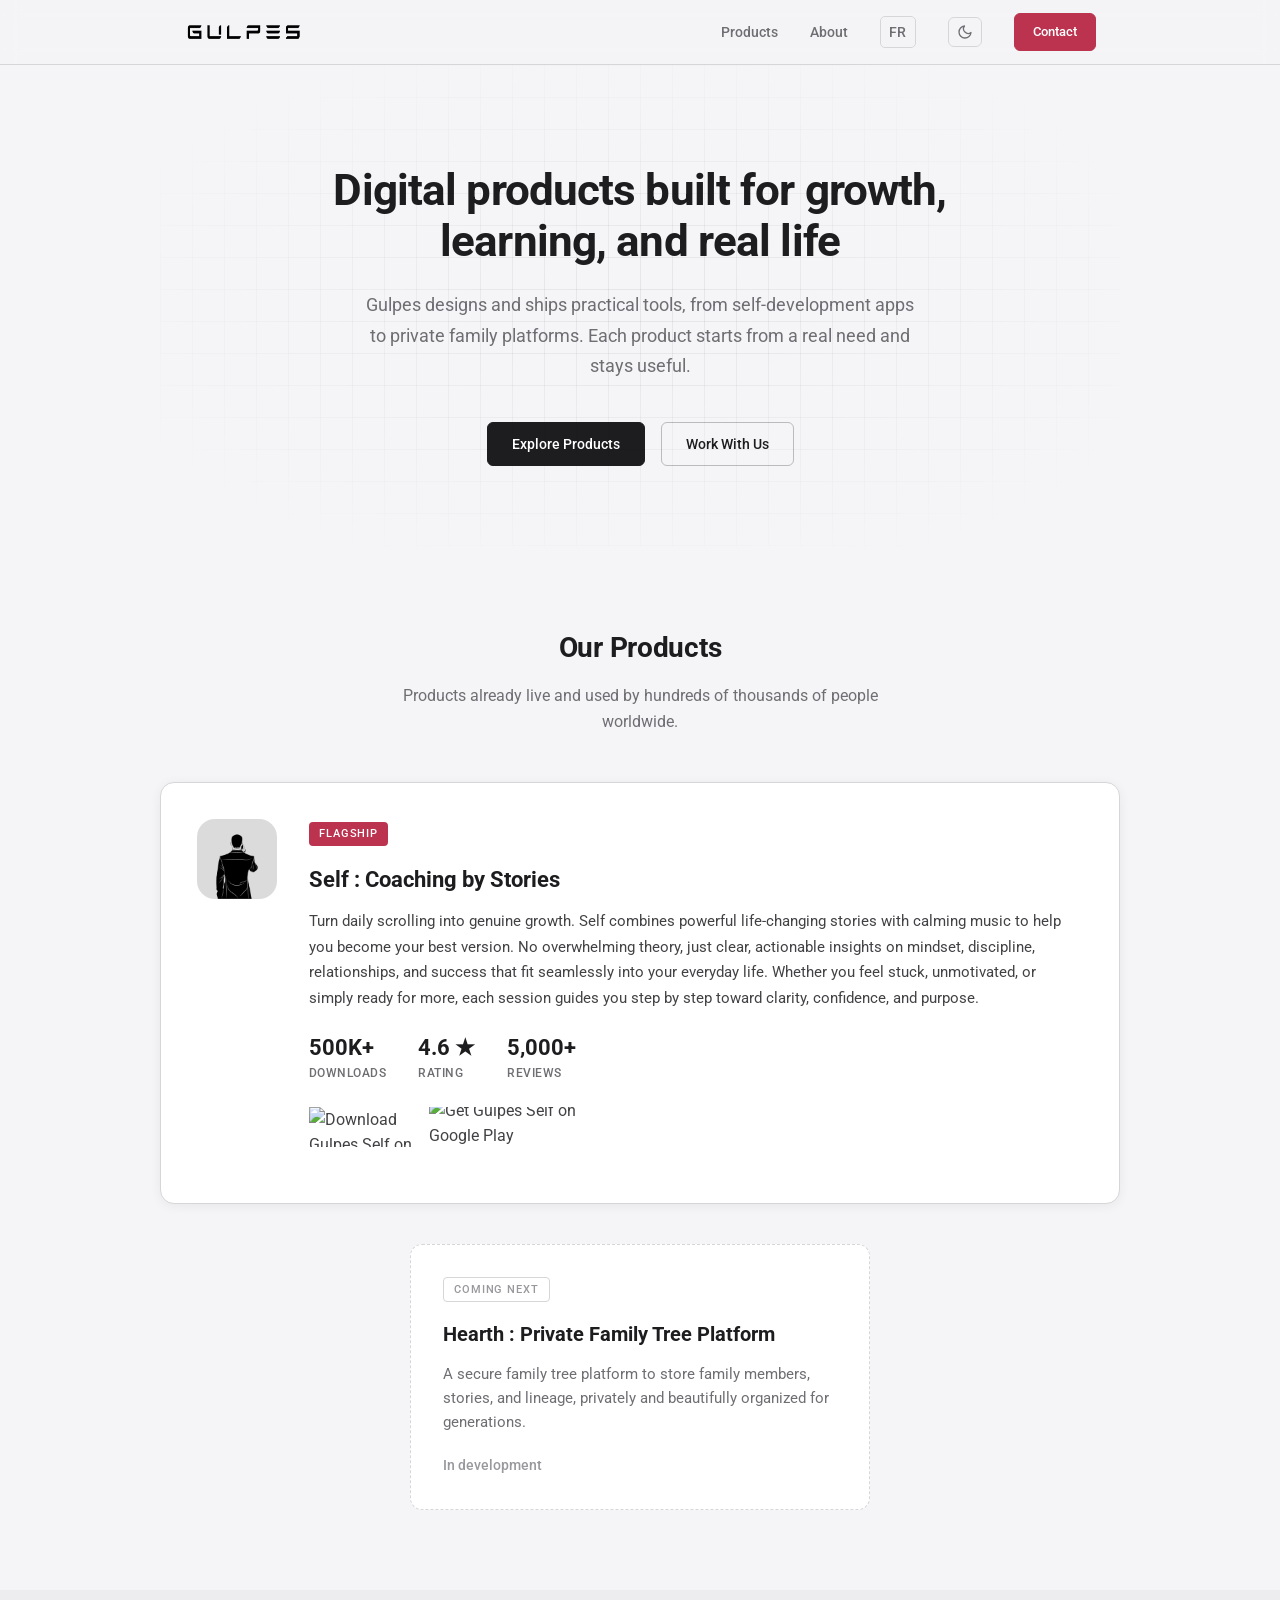
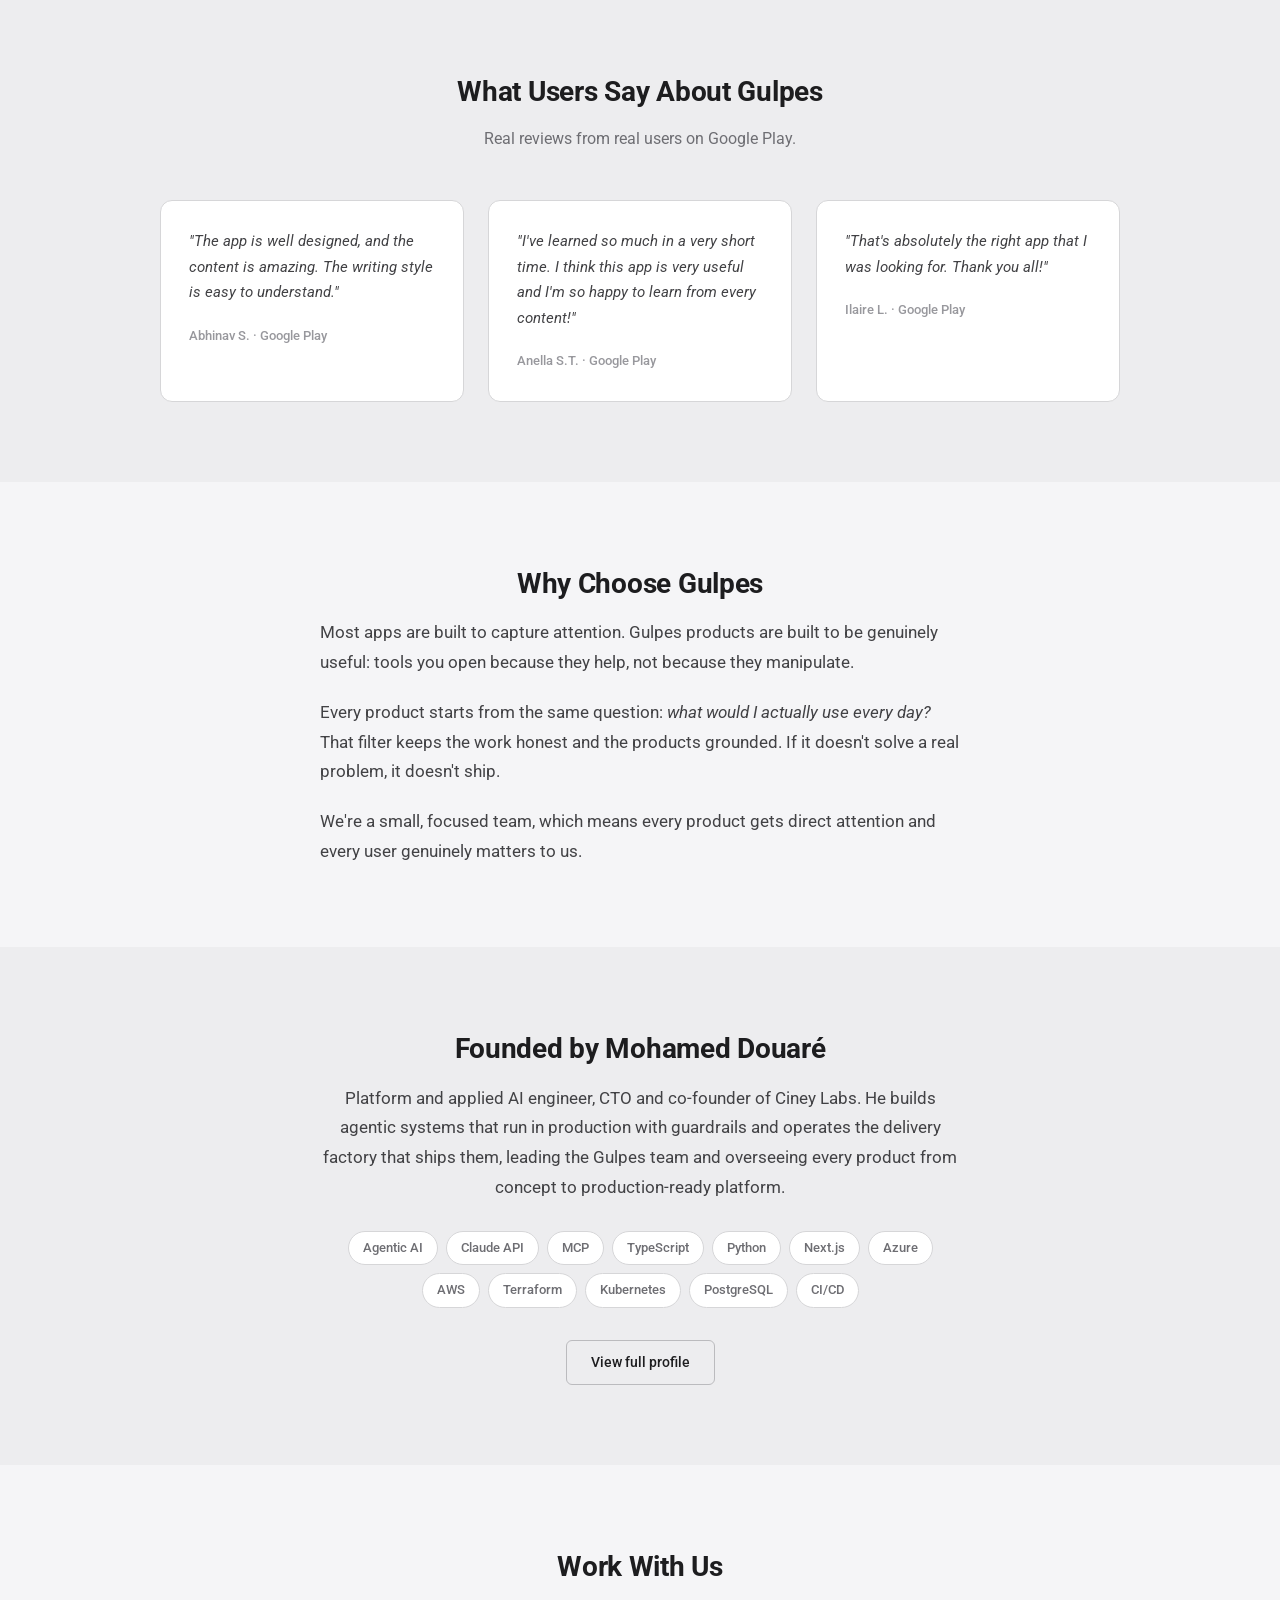
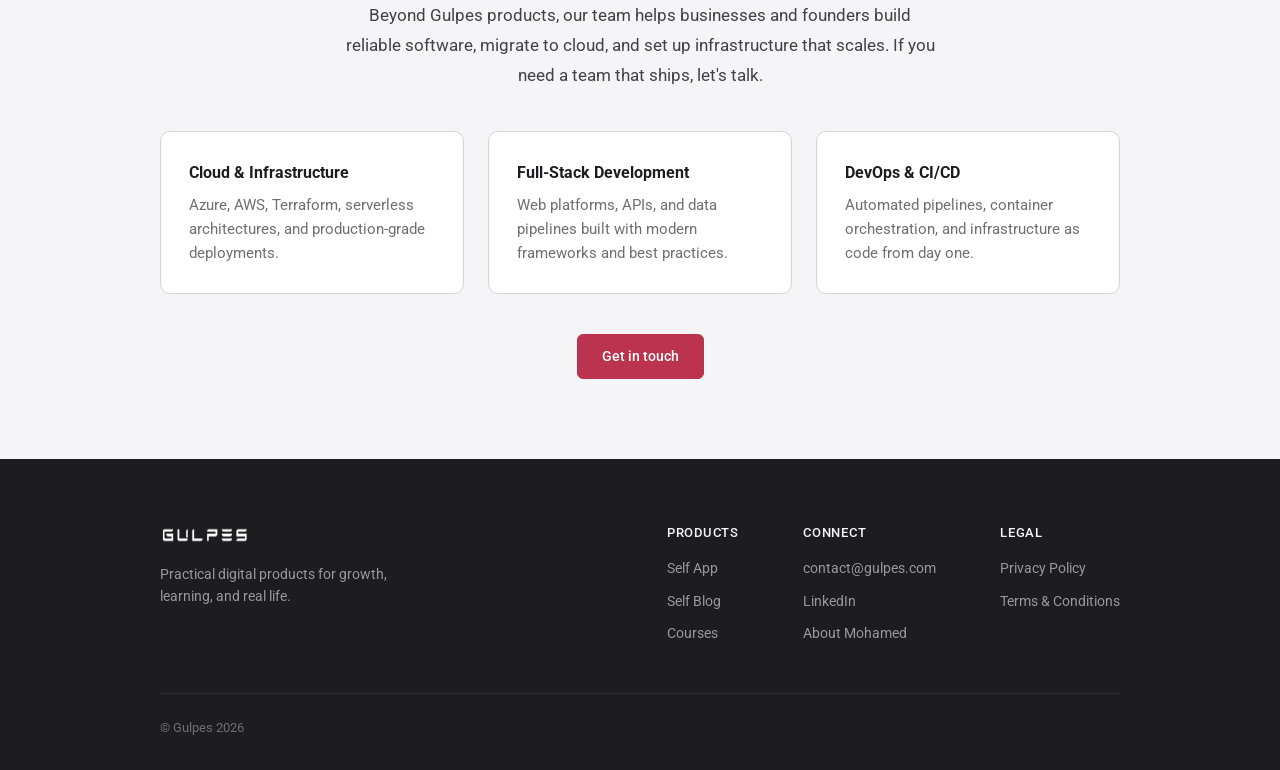
==== commit 71eb1a4e: "feat: deploy via GitHub Pages and refresh Mohamed Douaré's profile Deployment: add .github/workflows" ====
--- a/index.html
+++ b/index.html
@@ -44,8 +44,9 @@
         "founder": {
           "@type": "Person",
           "name": "Mohamed Douaré",
-          "url": "https://med.gulpes.com",
-          "jobTitle": "Senior DevOps and Software Engineer"
+          "url": "https://gulpes.com/med.html",
+          "jobTitle": "Platform and Applied AI Engineer",
+          "sameAs": ["https://douare.dev"]
         },
         "contactPoint": {
           "@type": "ContactPoint",
@@ -201,21 +202,22 @@
     <section class="section section--alt">
       <h2 class="section-title">Founded by Mohamed Douaré</h2>
       <div class="founder">
-        <p>Senior DevOps and Software Engineer with deep expertise in cloud infrastructure (Azure, AWS), CI/CD, and scalable application architecture. He leads the Gulpes team and oversees every product from concept to production-ready platform.</p>
+        <p>Platform and applied AI engineer, CTO and co-founder of Ciney Labs. He builds agentic systems that run in production with guardrails and operates the delivery factory that ships them, leading the Gulpes team and overseeing every product from concept to production-ready platform.</p>
         <div class="founder-skills">
+          <span>Agentic AI</span>
+          <span>Claude API</span>
+          <span>MCP</span>
+          <span>TypeScript</span>
           <span>Python</span>
-          <span>React / Next.js</span>
-          <span>Node.js</span>
+          <span>Next.js</span>
           <span>Azure</span>
           <span>AWS</span>
           <span>Terraform</span>
-          <span>Ansible</span>
-          <span>Docker</span>
           <span>Kubernetes</span>
           <span>PostgreSQL</span>
           <span>CI/CD</span>
         </div>
-        <a href="https://med.gulpes.com" class="btn btn-secondary" target="_blank" rel="noopener">View full profile</a>
+        <a href="/med.html" class="btn btn-secondary">View full profile</a>
       </div>
     </section>
 
@@ -260,7 +262,7 @@
           <h4>Connect</h4>
           <a href="mailto:contact@gulpes.com">contact@gulpes.com</a>
           <a href="https://www.linkedin.com/in/mohamed-douar%C3%A9-6757b6104/" target="_blank" rel="noopener">LinkedIn</a>
-          <a href="https://med.gulpes.com" target="_blank" rel="noopener">About Mohamed</a>
+          <a href="/med.html">About Mohamed</a>
         </div>
         <div class="footer-col">
           <h4>Legal</h4>
